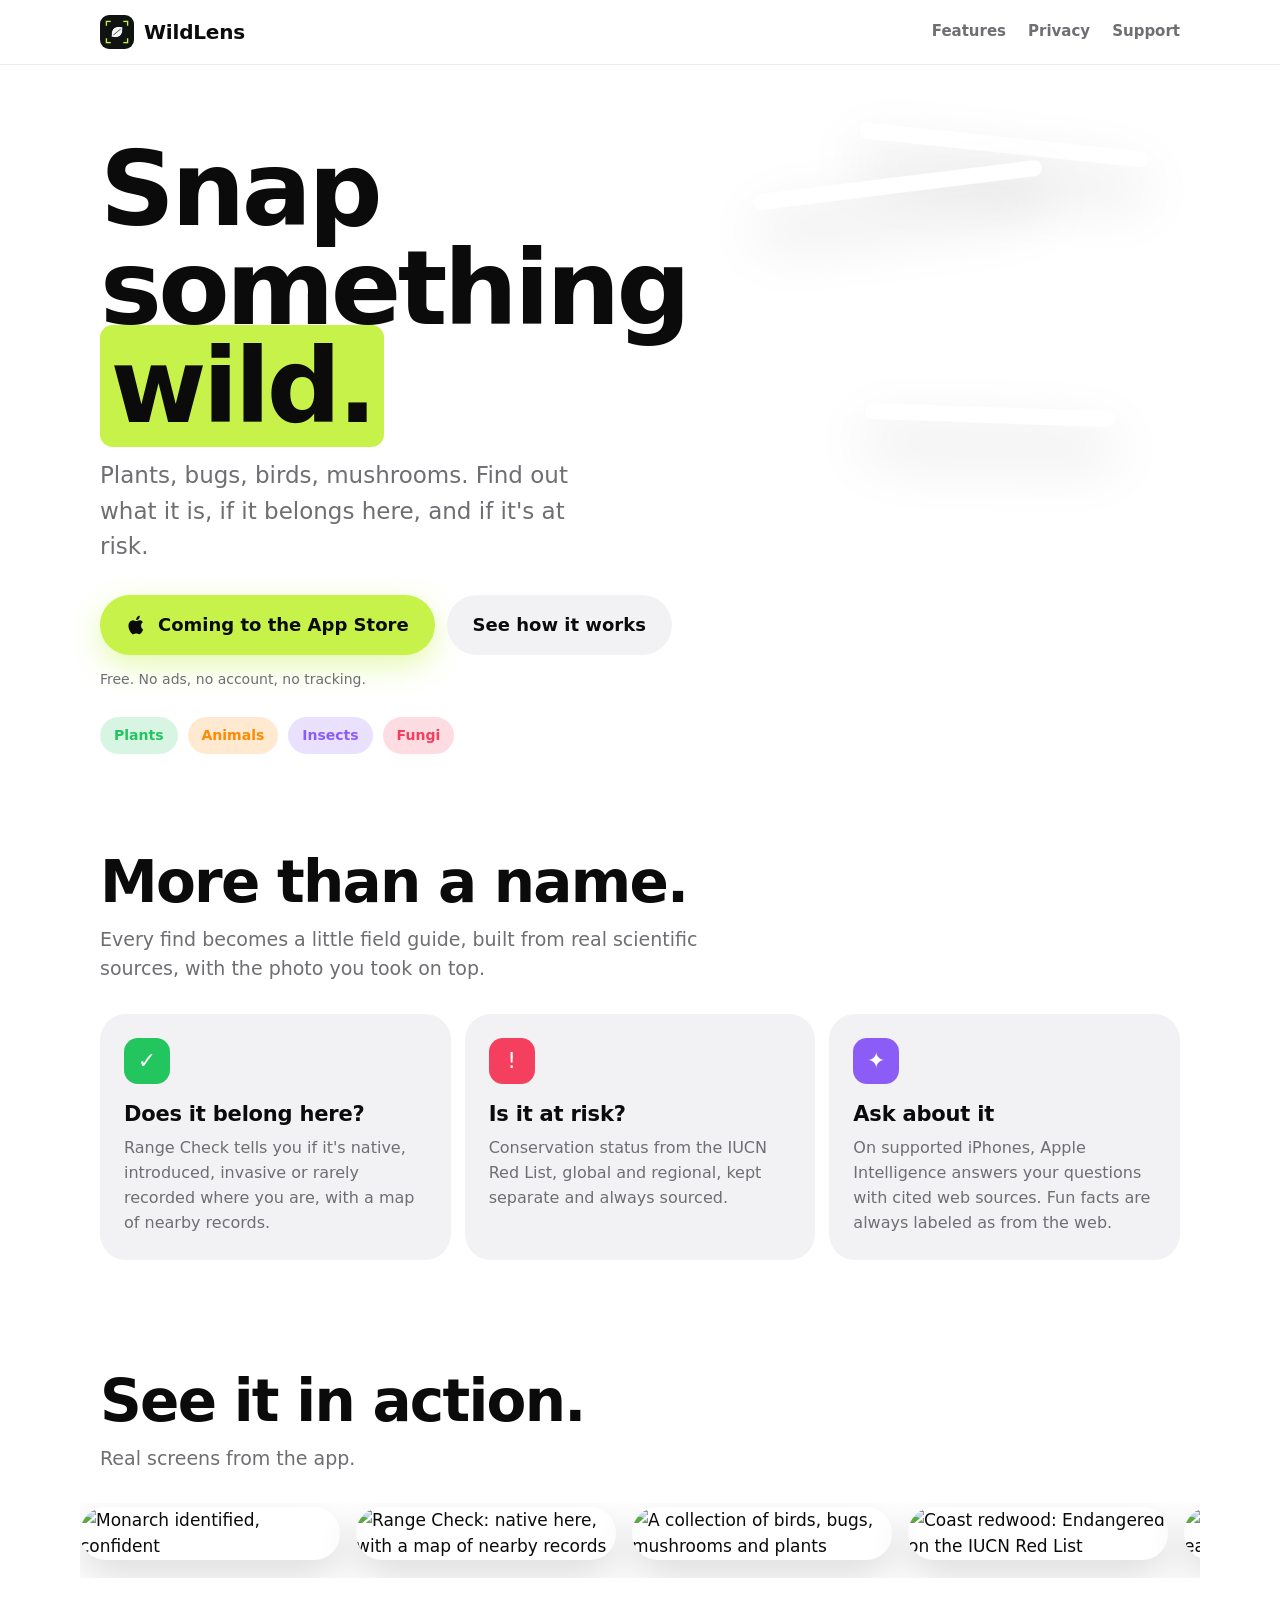
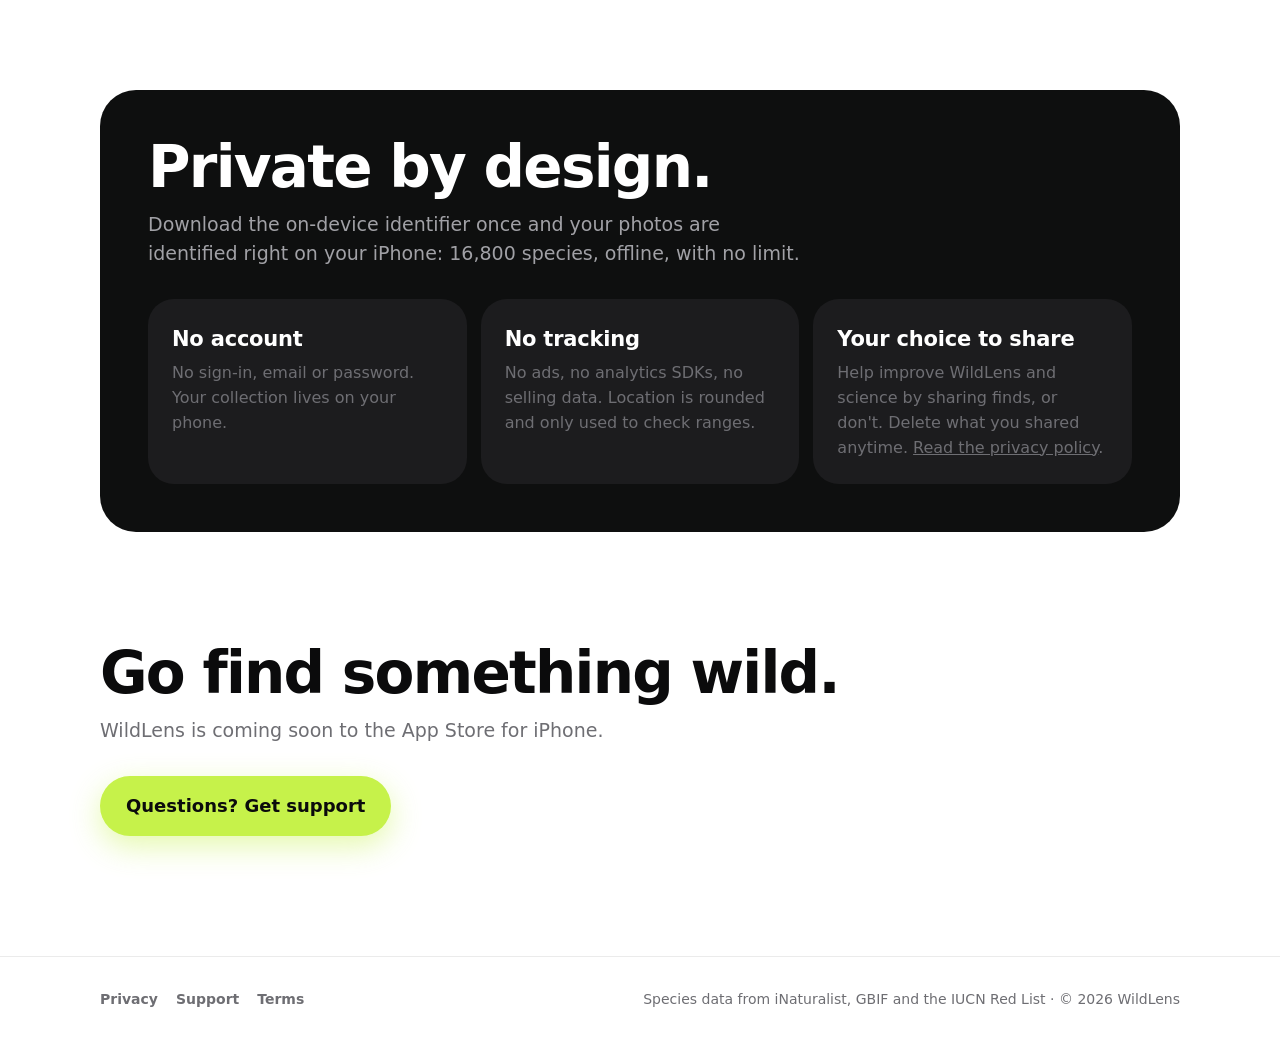
==== index.html @ 3a59c3d4 "WildLens website: home, privacy policy, support, terms Co-Authored-By: Claude Opus 5.5 <noreply@anth" ====
<!doctype html>
<html lang="en">
<head>
<meta charset="utf-8">
<meta name="viewport" content="width=device-width, initial-scale=1">
<title>WildLens · Snap something wild</title>
<meta name="description" content="Point your iPhone at a plant, bug, bird or mushroom. WildLens tells you what it is, whether it belongs where you are, and if it's at risk. Free, private, works offline.">
<meta property="og:title" content="WildLens: snap something wild">
<meta property="og:description" content="Identify plants, animals, insects and fungi, and find out if they belong here. Free, private, offline.">
<meta property="og:image" content="assets/shots/01.png">
<link rel="icon" href="assets/favicon.png">
<link rel="apple-touch-icon" href="assets/apple-touch-icon.png">
<link rel="stylesheet" href="assets/site.css">
</head>
<body>
<header class="nav"><div class="wrap">
  <a class="brand" href="./"><img src="assets/icon-256.png" alt="">WildLens</a>
  <nav><a href="#features" class="hide-sm">Features</a><a href="privacy/">Privacy</a><a href="support/">Support</a></nav>
</div></header>

<main class="wrap">
  <section class="hero">
    <div>
      <h1>Snap something <mark>wild.</mark></h1>
      <p class="lead">Plants, bugs, birds, mushrooms. Find out what it is, if it belongs here, and if it's at risk.</p>
      <div class="cta">
        <a class="btn primary" href="#download"><svg viewBox="0 0 24 24" fill="currentColor" aria-hidden="true"><path d="M16.4 12.6c0-2.5 2-3.7 2.1-3.8-1.2-1.7-3-1.9-3.6-2-1.5-.2-3 .9-3.8.9-.8 0-2-.9-3.3-.9-1.7 0-3.3 1-4.2 2.5-1.8 3.1-.5 7.7 1.3 10.2.8 1.2 1.8 2.6 3.1 2.6 1.2-.1 1.7-.8 3.2-.8s1.9.8 3.2.8c1.3 0 2.2-1.2 3-2.4.9-1.4 1.3-2.8 1.3-2.8s-2.3-1-2.3-4.3zM14 5.1c.7-.8 1.1-1.9 1-3.1-1 0-2.2.7-2.9 1.5-.6.7-1.2 1.9-1 3 1.1.1 2.2-.6 2.9-1.4z"/></svg>Coming to the App Store</a>
        <a class="btn quiet" href="#features">See how it works</a>
      </div>
      <p class="note">Free. No ads, no account, no tracking.</p>
      <ul class="chips">
        <li style="background:color-mix(in srgb,var(--plants) 18%,transparent);color:var(--plants)">Plants</li>
        <li style="background:color-mix(in srgb,var(--animals) 18%,transparent);color:var(--animals)">Animals</li>
        <li style="background:color-mix(in srgb,var(--insects) 18%,transparent);color:var(--insects)">Insects</li>
        <li style="background:color-mix(in srgb,var(--fungi) 18%,transparent);color:var(--fungi)">Fungi</li>
      </ul>
    </div>
    <div class="stickers" aria-hidden="true">
      <div class="sticker s2"><img src="assets/shots/02.png" alt=""></div>
      <div class="sticker s1"><img src="assets/shots/01.png" alt=""></div>
      <div class="sticker s3"><img src="assets/shots/04.png" alt=""></div>
    </div>
  </section>

  <section class="band" id="features">
    <h2>More than a name.</h2>
    <p class="sub">Every find becomes a little field guide, built from real scientific sources, with the photo you took on top.</p>
    <div class="grid">
      <div class="tile"><div class="ic" style="background:var(--plants)">✓</div><h3>Does it belong here?</h3><p>Range Check tells you if it's native, introduced, invasive or rarely recorded where you are, with a map of nearby records.</p></div>
      <div class="tile"><div class="ic" style="background:var(--fungi)">!</div><h3>Is it at risk?</h3><p>Conservation status from the IUCN Red List, global and regional, kept separate and always sourced.</p></div>
      <div class="tile"><div class="ic" style="background:var(--insects)">✦</div><h3>Ask about it</h3><p>On supported iPhones, Apple Intelligence answers your questions with cited web sources. Fun facts are always labeled as from the web.</p></div>
    </div>
  </section>

  <section class="band">
    <h2>See it in action.</h2>
    <p class="sub">Real screens from the app.</p>
    <div class="shots">
      <img src="assets/shots/01.png" alt="Monarch identified, confident">
      <img src="assets/shots/02.png" alt="Range Check: native here, with a map of nearby records">
      <img src="assets/shots/03.png" alt="A collection of birds, bugs, mushrooms and plants">
      <img src="assets/shots/04.png" alt="Coast redwood: Endangered on the IUCN Red List">
      <img src="assets/shots/05.png" alt="Fun facts from the web, each with its source">
      <img src="assets/shots/06.png" alt="On-device identifier: unlimited, offline and private">
    </div>
  </section>

  <section class="band">
    <div class="dark-band">
      <h2>Private by design.</h2>
      <p class="sub">Download the on-device identifier once and your photos are identified right on your iPhone: 16,800 species, offline, with no limit.</p>
      <div class="grid">
        <div class="tile"><h3>No account</h3><p>No sign-in, email or password. Your collection lives on your phone.</p></div>
        <div class="tile"><h3>No tracking</h3><p>No ads, no analytics SDKs, no selling data. Location is rounded and only used to check ranges.</p></div>
        <div class="tile"><h3>Your choice to share</h3><p>Help improve WildLens and science by sharing finds, or don't. Delete what you shared anytime. <a href="privacy/">Read the privacy policy</a>.</p></div>
      </div>
    </div>
  </section>

  <section class="band" id="download">
    <h2>Go find something wild.</h2>
    <p class="sub">WildLens is coming soon to the App Store for iPhone.</p>
    <a class="btn primary" href="support/">Questions? Get support</a>
  </section>
</main>

<footer><div class="wrap">
  <div><a href="privacy/">Privacy</a><a href="support/">Support</a><a href="terms/">Terms</a></div>
  <div>Species data from iNaturalist, GBIF and the IUCN Red List · © 2026 WildLens</div>
</div></footer>
</body>
</html>
---- assets/site.css ----
:root {
  --bg: #ffffff; --surface: #f2f2f4; --text: #0b0b0c; --muted: #6e6e73; --line: rgba(0,0,0,.08);
  --signal: #c6f24a; --on-signal: #0b0b0c; --ink: #0e0f0f;
  --plants: #22c55e; --animals: #ff8a00; --insects: #8b5cf6; --fungi: #f43f5e; --other: #3b82f6;
  --rounded: ui-rounded, "SF Pro Rounded", -apple-system, system-ui, "Segoe UI", sans-serif;
  --serif: "New York", ui-serif, Georgia, serif;
}
@media (prefers-color-scheme: dark) {
  :root { --bg: #000; --surface: #1c1c1e; --text: #fff; --muted: #a1a1a6; --line: rgba(255,255,255,.1);
    --plants: #4ade80; --animals: #ffa94d; --insects: #a78bfa; --fungi: #fb7185; --other: #60a5fa; }
}
* { box-sizing: border-box; }
html { -webkit-text-size-adjust: 100%; }
body { margin: 0; background: var(--bg); color: var(--text); font: 17px/1.55 var(--rounded); }
a { color: inherit; }
img { max-width: 100%; display: block; }
.wrap { max-width: 1120px; margin: 0 auto; padding: 0 20px; }

/* Nav */
.nav { position: sticky; top: 0; z-index: 10; backdrop-filter: saturate(1.6) blur(18px); -webkit-backdrop-filter: saturate(1.6) blur(18px);
  background: color-mix(in srgb, var(--bg) 78%, transparent); border-bottom: 1px solid var(--line); }
.nav .wrap { display: flex; align-items: center; justify-content: space-between; height: 64px; }
.brand { display: flex; align-items: center; gap: 10px; font-weight: 900; font-size: 20px; text-decoration: none; letter-spacing: -.01em; }
.brand img { width: 34px; height: 34px; border-radius: 9px; }
.nav nav { display: flex; gap: 22px; font-weight: 700; font-size: 15px; }
.nav nav a { text-decoration: none; color: var(--muted); }
.nav nav a:hover, .nav nav a[aria-current] { color: var(--text); }

/* Buttons */
.btn { display: inline-flex; align-items: center; gap: 10px; border-radius: 999px; padding: 16px 26px; font-weight: 900; font-size: 18px; text-decoration: none; }
.btn.primary { background: var(--signal); color: var(--on-signal); box-shadow: 0 10px 30px color-mix(in srgb, var(--signal) 45%, transparent); }
.btn.quiet { background: var(--surface); }
.btn svg { width: 22px; height: 22px; }

/* Hero */
.hero { padding: 72px 0 40px; display: grid; grid-template-columns: 1.05fr .95fr; gap: 40px; align-items: center; }
.hero h1 { font-size: clamp(52px, 8.4vw, 104px); line-height: .95; font-weight: 900; letter-spacing: -.035em; margin: 0 0 22px; }
.hero h1 mark { background: var(--signal); color: var(--on-signal); padding: 0 .1em; border-radius: .12em; }
.hero p.lead { font-size: clamp(19px, 2.2vw, 23px); color: var(--muted); max-width: 32ch; margin: 0 0 30px; }
.hero .cta { display: flex; gap: 12px; flex-wrap: wrap; }
.hero .note { margin-top: 14px; font-size: 14px; color: var(--muted); }
.stickers { position: relative; height: 620px; }
.sticker { position: absolute; background: #fff; padding: 8px; border-radius: 34px; box-shadow: 0 30px 60px rgba(0,0,0,.18); }
.sticker img { border-radius: 27px; width: 100%; height: auto; }
.s1 { width: 290px; left: 6%; top: 40px; transform: rotate(-7deg); z-index: 2; }
.s2 { width: 290px; right: 2%; top: 0; transform: rotate(6deg); }
.s3 { width: 250px; left: 32%; top: 270px; transform: rotate(2deg); z-index: 3; }

/* Bands */
.chips { display: flex; gap: 10px; flex-wrap: wrap; margin: 26px 0 0; padding: 0; list-style: none; }
.chips li { font-weight: 800; font-size: 14px; padding: 8px 14px; border-radius: 999px; }
section.band { padding: 56px 0; }
.band h2 { font-size: clamp(36px, 5vw, 58px); font-weight: 900; letter-spacing: -.03em; line-height: 1; margin: 0 0 14px; }
.band p.sub { color: var(--muted); font-size: 19px; margin: 0 0 30px; max-width: 54ch; }
.grid { display: grid; grid-template-columns: repeat(3, 1fr); gap: 14px; }
.tile { background: var(--surface); border-radius: 26px; padding: 24px; }
.tile .ic { width: 46px; height: 46px; border-radius: 14px; display: grid; place-items: center; margin-bottom: 14px; color: #fff; font-size: 22px; }
.tile h3 { margin: 0 0 6px; font-size: 21px; font-weight: 900; letter-spacing: -.01em; }
.tile p { margin: 0; color: var(--muted); font-size: 16px; }
.shots { display: flex; gap: 16px; overflow-x: auto; scroll-snap-type: x mandatory; padding: 4px 20px 18px; margin: 0 -20px; scrollbar-width: none; }
.shots::-webkit-scrollbar { display: none; }
.shots img { width: 260px; flex: none; border-radius: 26px; scroll-snap-align: start; box-shadow: 0 16px 40px rgba(0,0,0,.14); }
.dark-band { background: var(--ink); color: #fff; border-radius: 36px; padding: 48px; }
.dark-band p.sub { color: #a1a1a6; }
.dark-band .tile { background: #1c1c1e; }

/* Footer */
footer { border-top: 1px solid var(--line); margin-top: 64px; padding: 32px 0 48px; color: var(--muted); font-size: 14px; }
footer .wrap { display: flex; justify-content: space-between; gap: 16px; flex-wrap: wrap; }
footer a { color: var(--muted); text-decoration: none; margin-right: 18px; font-weight: 700; }

/* Documents (privacy, terms, support) */
.doc { max-width: 760px; margin: 0 auto; padding: 56px 20px 0; }
.doc h1 { font-size: clamp(42px, 7vw, 68px); font-weight: 900; letter-spacing: -.03em; line-height: 1; margin: 0 0 10px; }
.doc .meta { color: var(--muted); margin: 0 0 30px; }
.doc h2 { font-size: 26px; font-weight: 900; letter-spacing: -.01em; margin: 40px 0 10px; }
.doc h3 { font-size: 19px; margin: 24px 0 6px; }
.doc p, .doc li { color: color-mix(in srgb, var(--text) 86%, var(--muted)); }
.doc ul { padding-left: 22px; }
.doc li { margin: 6px 0; }
.doc .summary { background: var(--surface); border-radius: 24px; padding: 22px 24px; margin: 0 0 8px; }
.doc .summary strong { display: block; font-size: 19px; margin-bottom: 6px; }
.doc table { width: 100%; border-collapse: collapse; margin: 14px 0; font-size: 15px; }
.doc th, .doc td { text-align: left; padding: 10px 8px; border-top: 1px solid var(--line); vertical-align: top; }
.doc th { color: var(--muted); font-weight: 700; }
details { background: var(--surface); border-radius: 20px; padding: 16px 20px; margin: 10px 0; }
summary { font-weight: 800; cursor: pointer; }
details p { margin: 10px 0 0; }

@media (max-width: 860px) {
  .hero { grid-template-columns: 1fr; padding-top: 40px; }
  .stickers { height: 430px; }
  .s1, .s2 { width: 200px; } .s3 { width: 180px; top: 190px; left: 28%; }
  .grid { grid-template-columns: 1fr; }
  .dark-band { padding: 28px 20px; border-radius: 28px; }
  .nav nav { gap: 14px; font-size: 14px; }
}
@media (max-width: 420px) { .nav nav a.hide-sm { display: none; } }
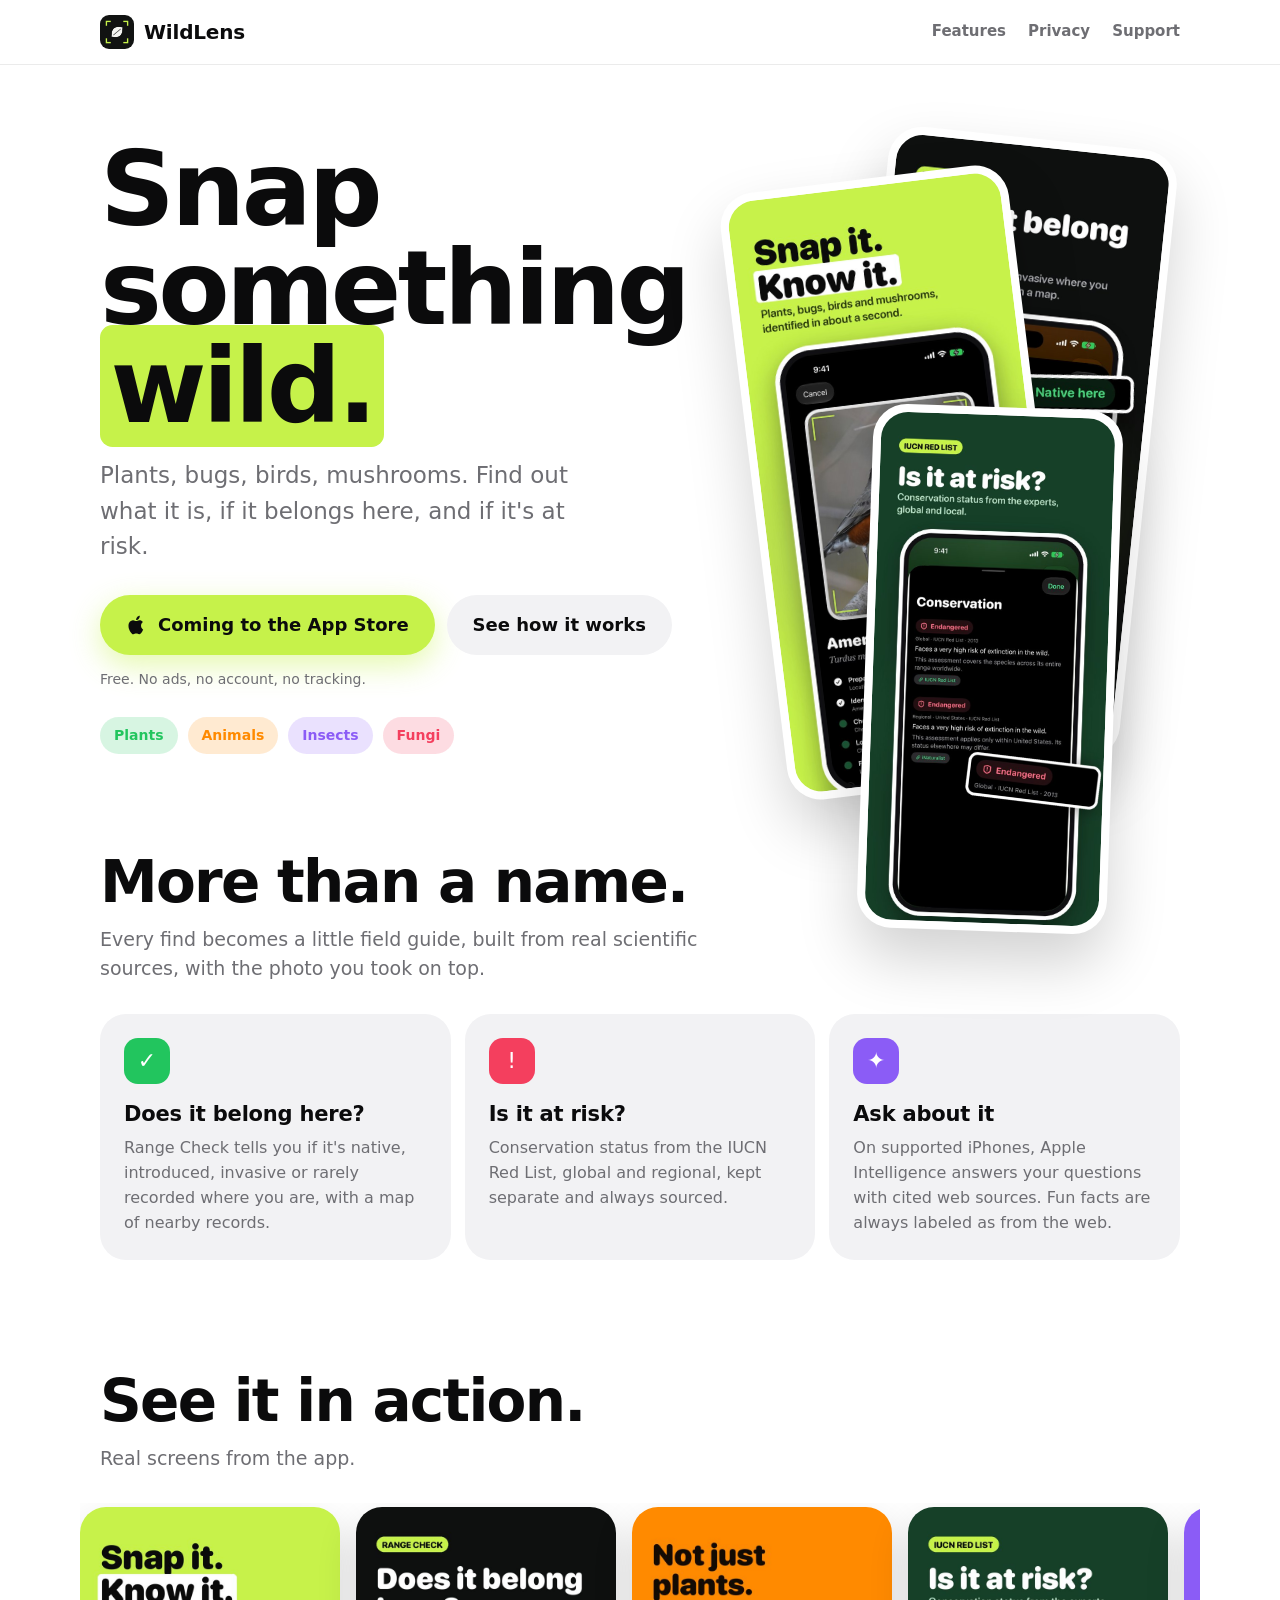
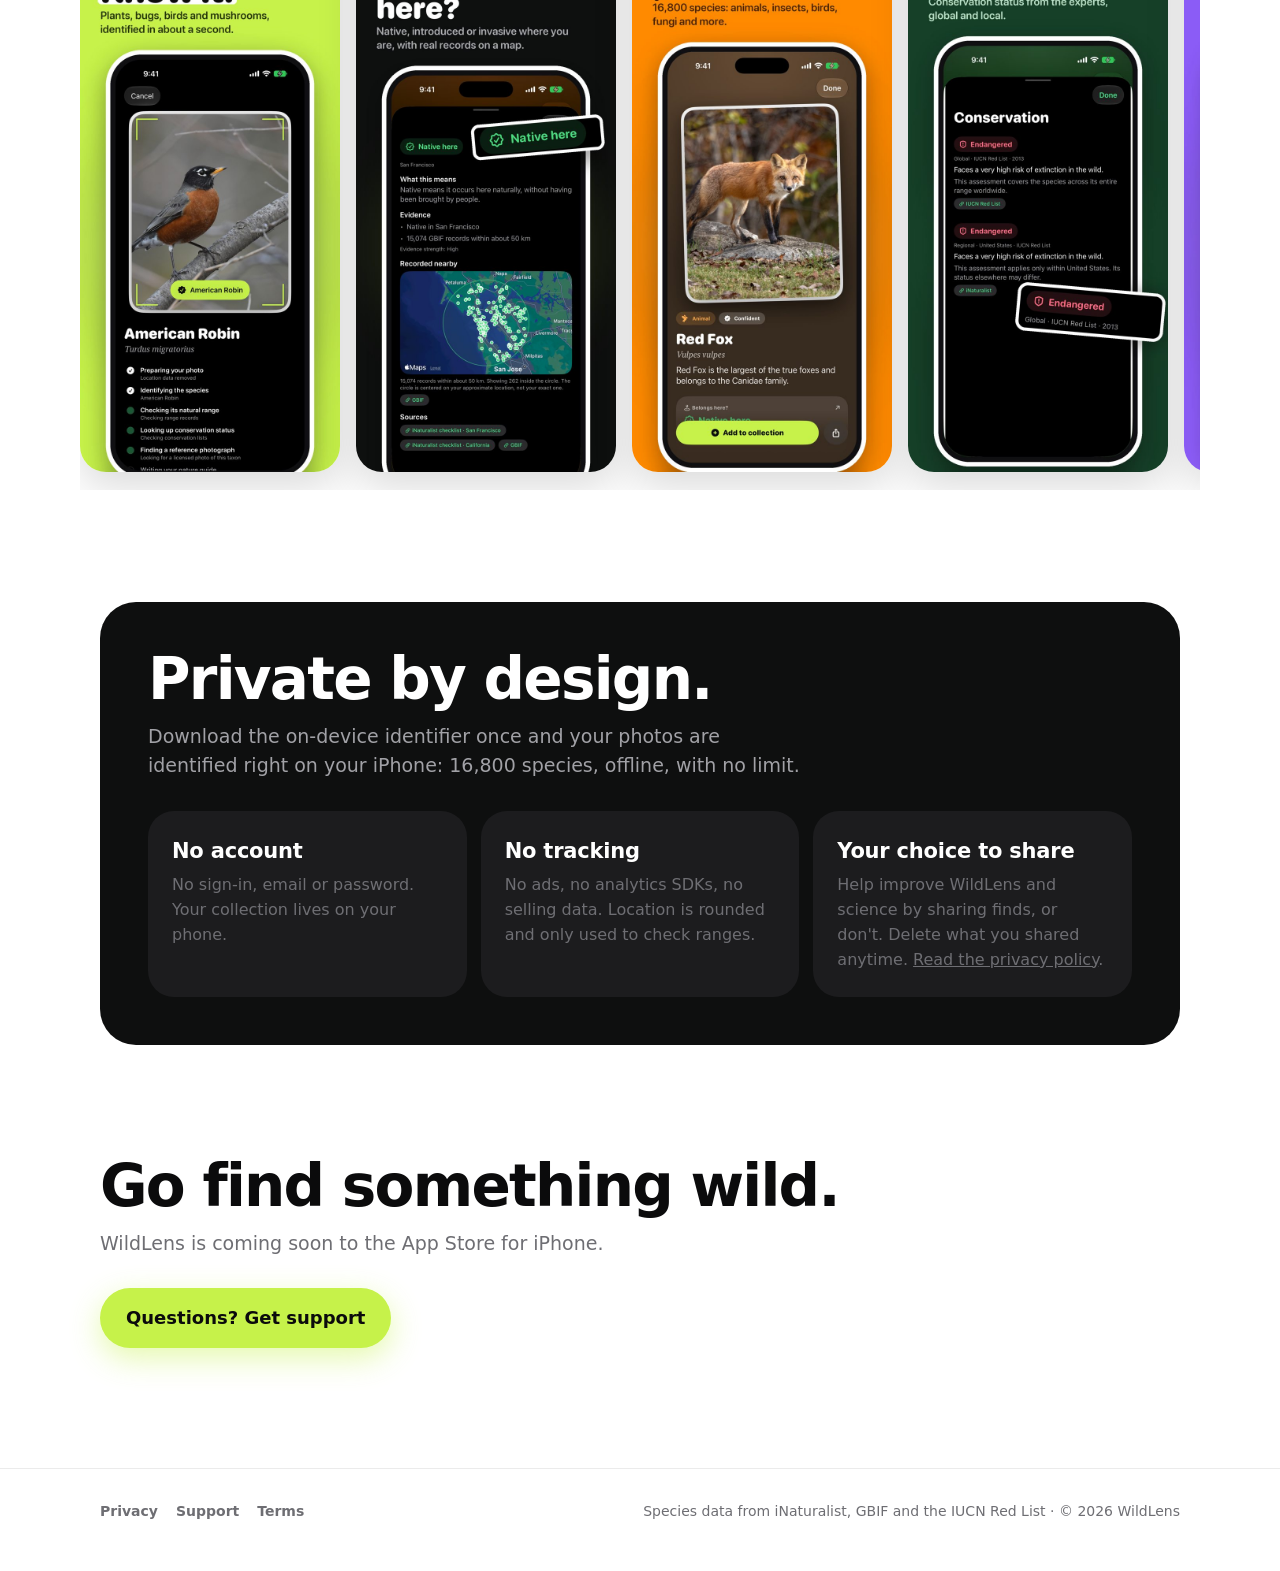
==== commit 24a2b339: "Add App Store screenshots to the site Co-Authored-By: Claude Opus 5.5 <noreply@anthropic.com>" ====
--- a/index.html
+++ b/index.html
@@ -7,7 +7,7 @@
 <meta name="description" content="Point your iPhone at a plant, bug, bird or mushroom. WildLens tells you what it is, whether it belongs where you are, and if it's at risk. Free, private, works offline.">
 <meta property="og:title" content="WildLens: snap something wild">
 <meta property="og:description" content="Identify plants, animals, insects and fungi, and find out if they belong here. Free, private, offline.">
-<meta property="og:image" content="assets/shots/01.png">
+<meta property="og:image" content="assets/shots/01.jpg">
 <link rel="icon" href="assets/favicon.png">
 <link rel="apple-touch-icon" href="assets/apple-touch-icon.png">
 <link rel="stylesheet" href="assets/site.css">
@@ -36,9 +36,9 @@
       </ul>
     </div>
     <div class="stickers" aria-hidden="true">
-      <div class="sticker s2"><img src="assets/shots/02.png" alt=""></div>
-      <div class="sticker s1"><img src="assets/shots/01.png" alt=""></div>
-      <div class="sticker s3"><img src="assets/shots/04.png" alt=""></div>
+      <div class="sticker s2"><img src="assets/shots/02.jpg" alt=""></div>
+      <div class="sticker s1"><img src="assets/shots/01.jpg" alt=""></div>
+      <div class="sticker s3"><img src="assets/shots/04.jpg" alt=""></div>
     </div>
   </section>
 
@@ -56,12 +56,13 @@
     <h2>See it in action.</h2>
     <p class="sub">Real screens from the app.</p>
     <div class="shots">
-      <img src="assets/shots/01.png" alt="Monarch identified, confident">
-      <img src="assets/shots/02.png" alt="Range Check: native here, with a map of nearby records">
-      <img src="assets/shots/03.png" alt="A collection of birds, bugs, mushrooms and plants">
-      <img src="assets/shots/04.png" alt="Coast redwood: Endangered on the IUCN Red List">
-      <img src="assets/shots/05.png" alt="Fun facts from the web, each with its source">
-      <img src="assets/shots/06.png" alt="On-device identifier: unlimited, offline and private">
+      <img src="assets/shots/01.jpg" alt="Snap it, know it: an American robin identified on the spot" loading="lazy">
+      <img src="assets/shots/02.jpg" alt="Does it belong here? Native here, with a map of nearby records" loading="lazy">
+      <img src="assets/shots/03.jpg" alt="Not just plants: a red fox identified" loading="lazy">
+      <img src="assets/shots/04.jpg" alt="Is it at risk? Endangered on the IUCN Red List" loading="lazy">
+      <img src="assets/shots/05.jpg" alt="Fun facts from the web, each linked to its source" loading="lazy">
+      <img src="assets/shots/06.jpg" alt="Your collection of numbered finds" loading="lazy">
+      <img src="assets/shots/07.jpg" alt="Unlimited, offline and private on your iPhone" loading="lazy">
     </div>
   </section>
 
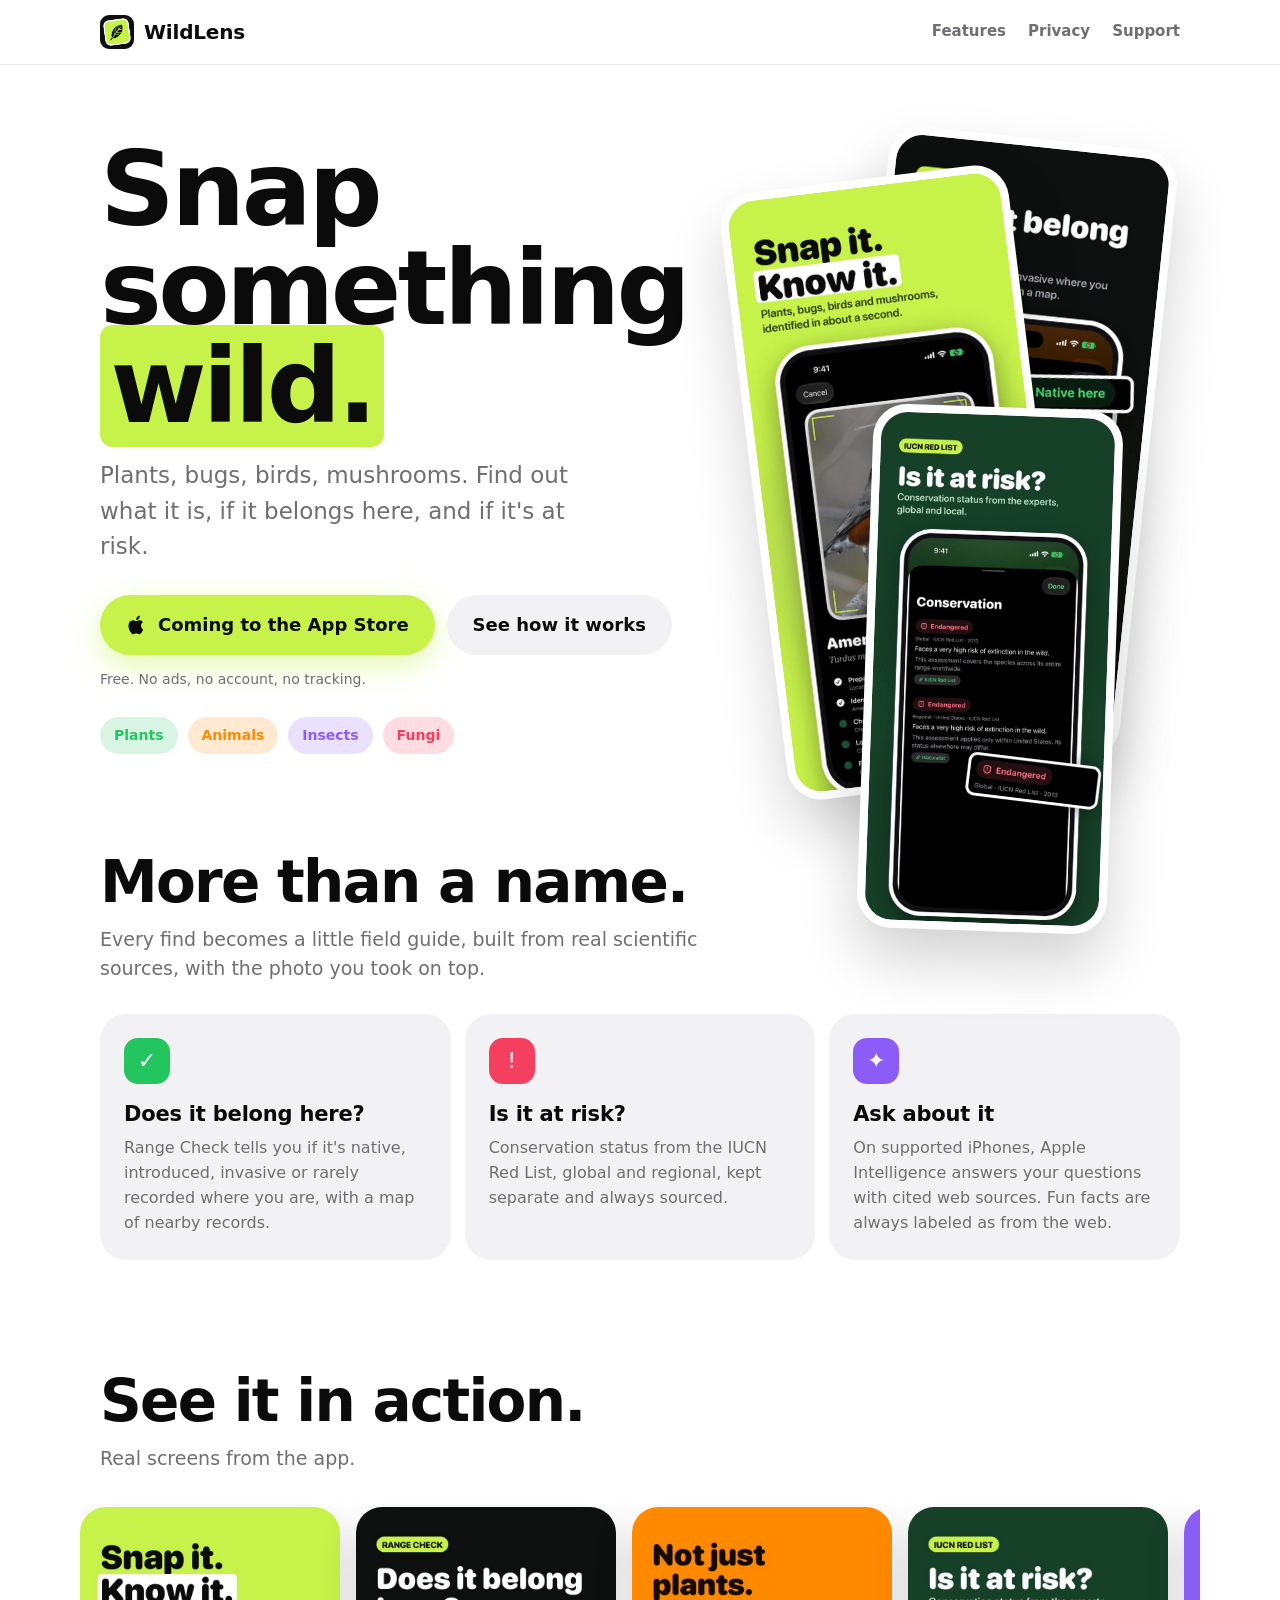
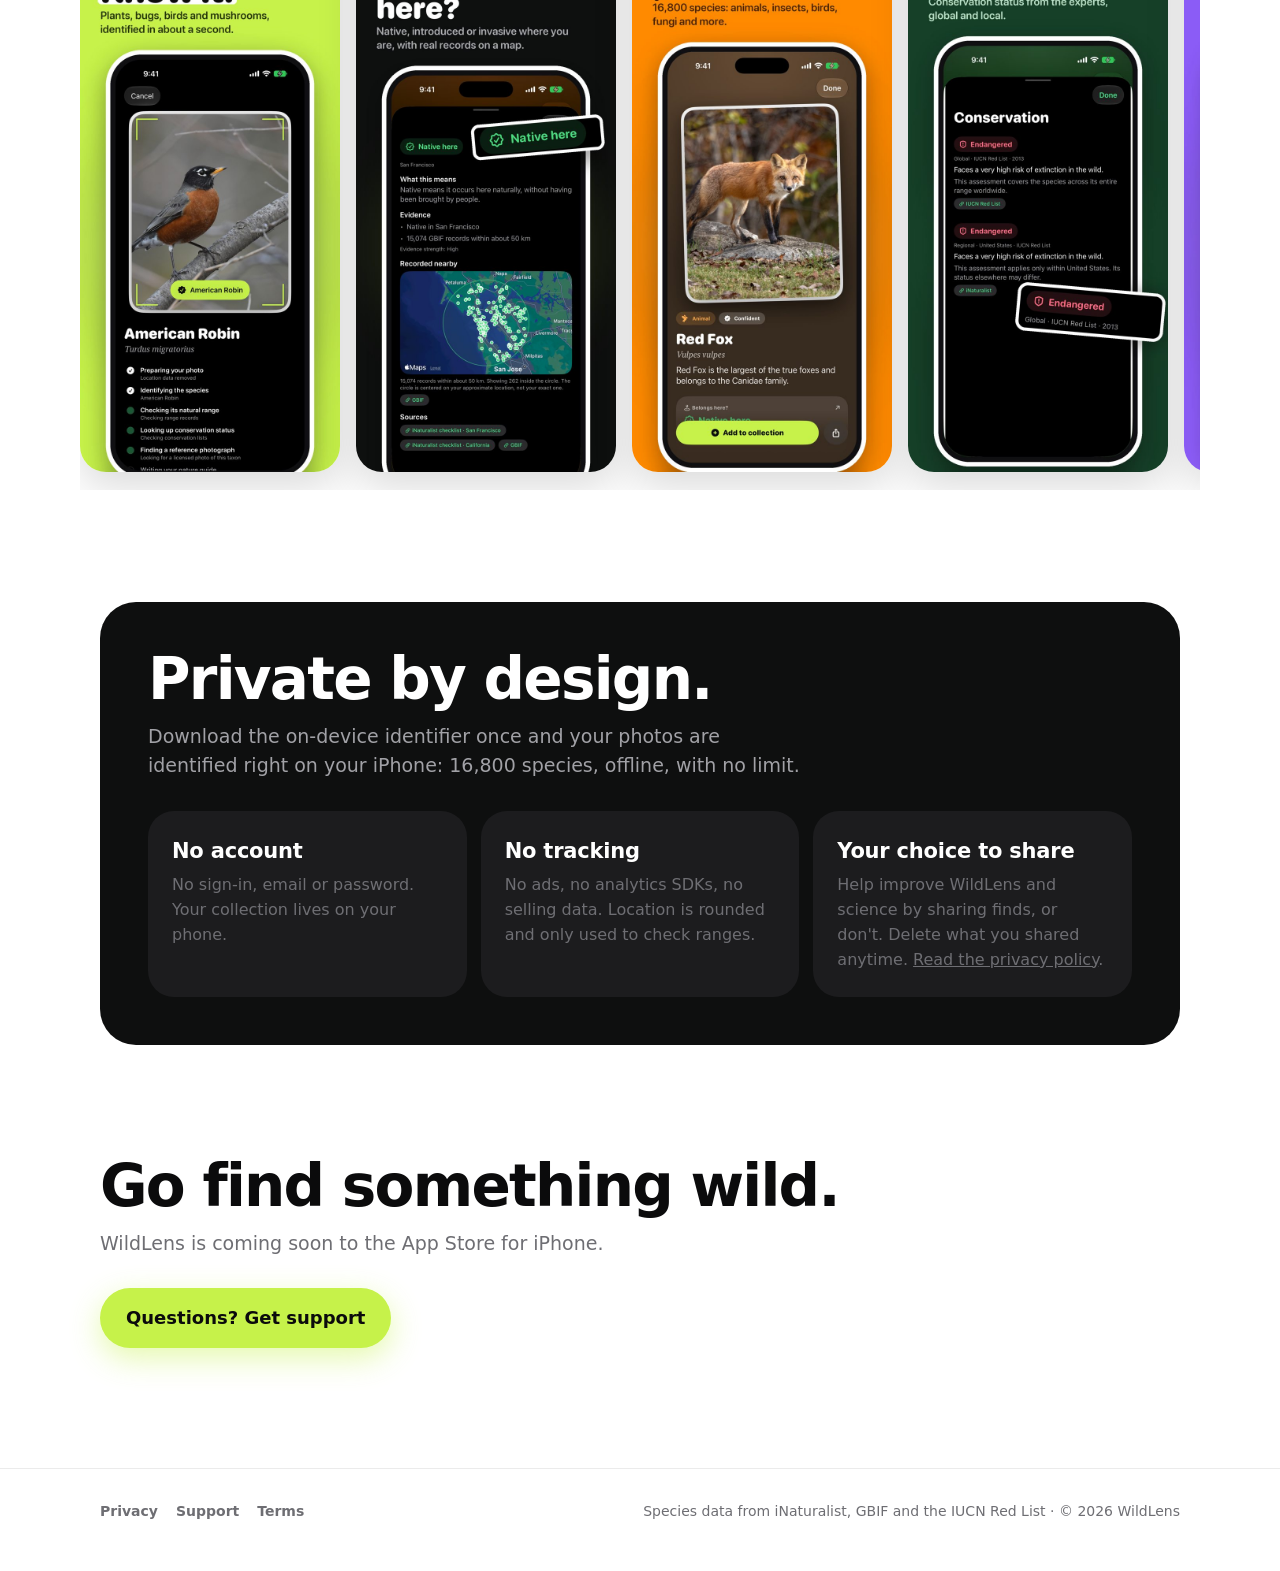
==== commit 9b684bff: "Cache-bust new app icon Co-Authored-By: Claude Opus 5.5 <noreply@anthropic.com>" ====
--- a/index.html
+++ b/index.html
@@ -8,13 +8,13 @@
 <meta property="og:title" content="WildLens: snap something wild">
 <meta property="og:description" content="Identify plants, animals, insects and fungi, and find out if they belong here. Free, private, offline.">
 <meta property="og:image" content="assets/shots/01.jpg">
-<link rel="icon" href="assets/favicon.png">
-<link rel="apple-touch-icon" href="assets/apple-touch-icon.png">
-<link rel="stylesheet" href="assets/site.css">
+<link rel="icon" href="assets/favicon.png?v=2">
+<link rel="apple-touch-icon" href="assets/apple-touch-icon.png?v=2">
+<link rel="stylesheet" href="assets/site.css?v=3">
 </head>
 <body>
 <header class="nav"><div class="wrap">
-  <a class="brand" href="./"><img src="assets/icon-256.png" alt="">WildLens</a>
+  <a class="brand" href="./"><img src="assets/icon-256.png?v=2" alt="">WildLens</a>
   <nav><a href="#features" class="hide-sm">Features</a><a href="privacy/">Privacy</a><a href="support/">Support</a></nav>
 </div></header>
 
--- a/assets/site.css
+++ b/assets/site.css
@@ -96,3 +96,12 @@
   .nav nav { gap: 14px; font-size: 14px; }
 }
 @media (max-width: 420px) { .nav nav a.hide-sm { display: none; } }
+@media (max-width: 600px) {
+  .brand { font-size: 17px; gap: 8px; }
+  .brand img { width: 30px; height: 30px; }
+  .nav nav { gap: 14px; font-size: 14px; }
+  .hero .btn { font-size: 16px; padding: 14px 20px; }
+}
+.nav .wrap { gap: 12px; }
+.brand { flex: none; }
+@media (max-width: 360px) { .nav nav { gap: 10px; font-size: 13px; } .brand { font-size: 16px; } }
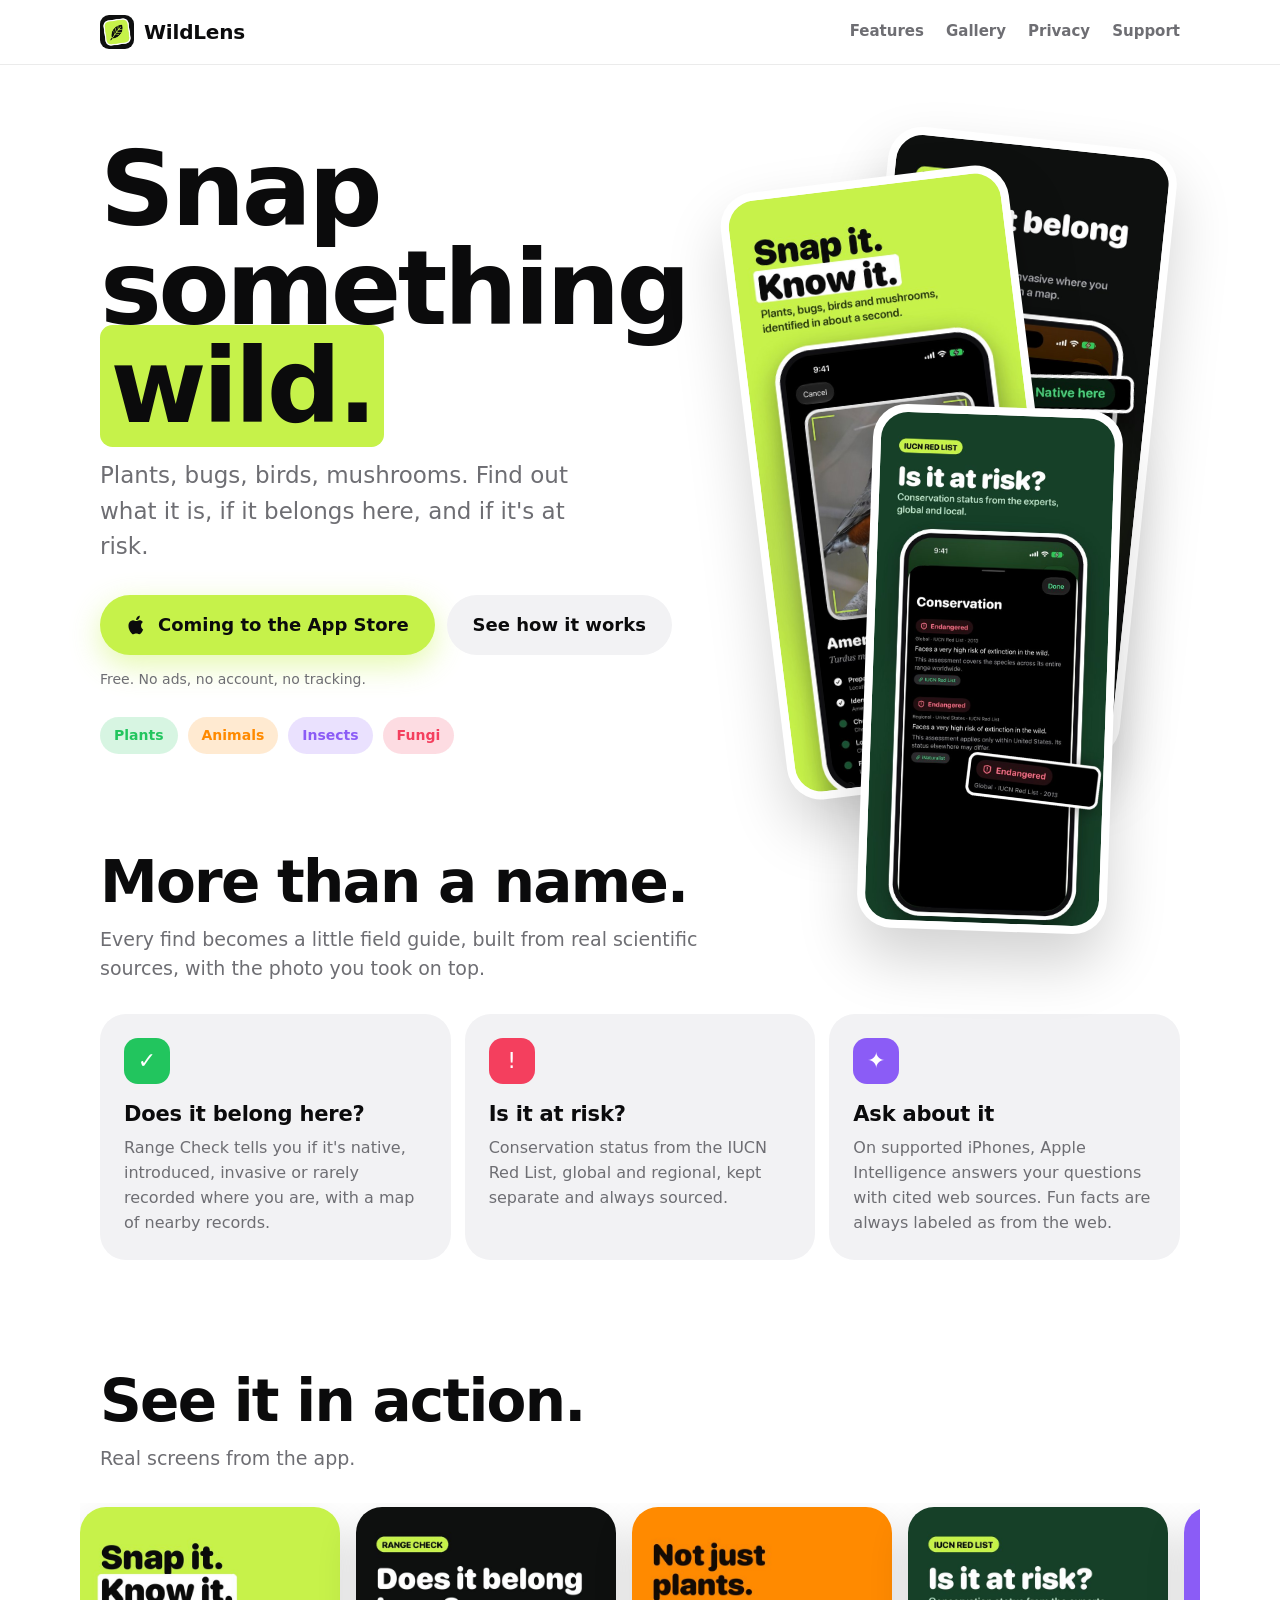
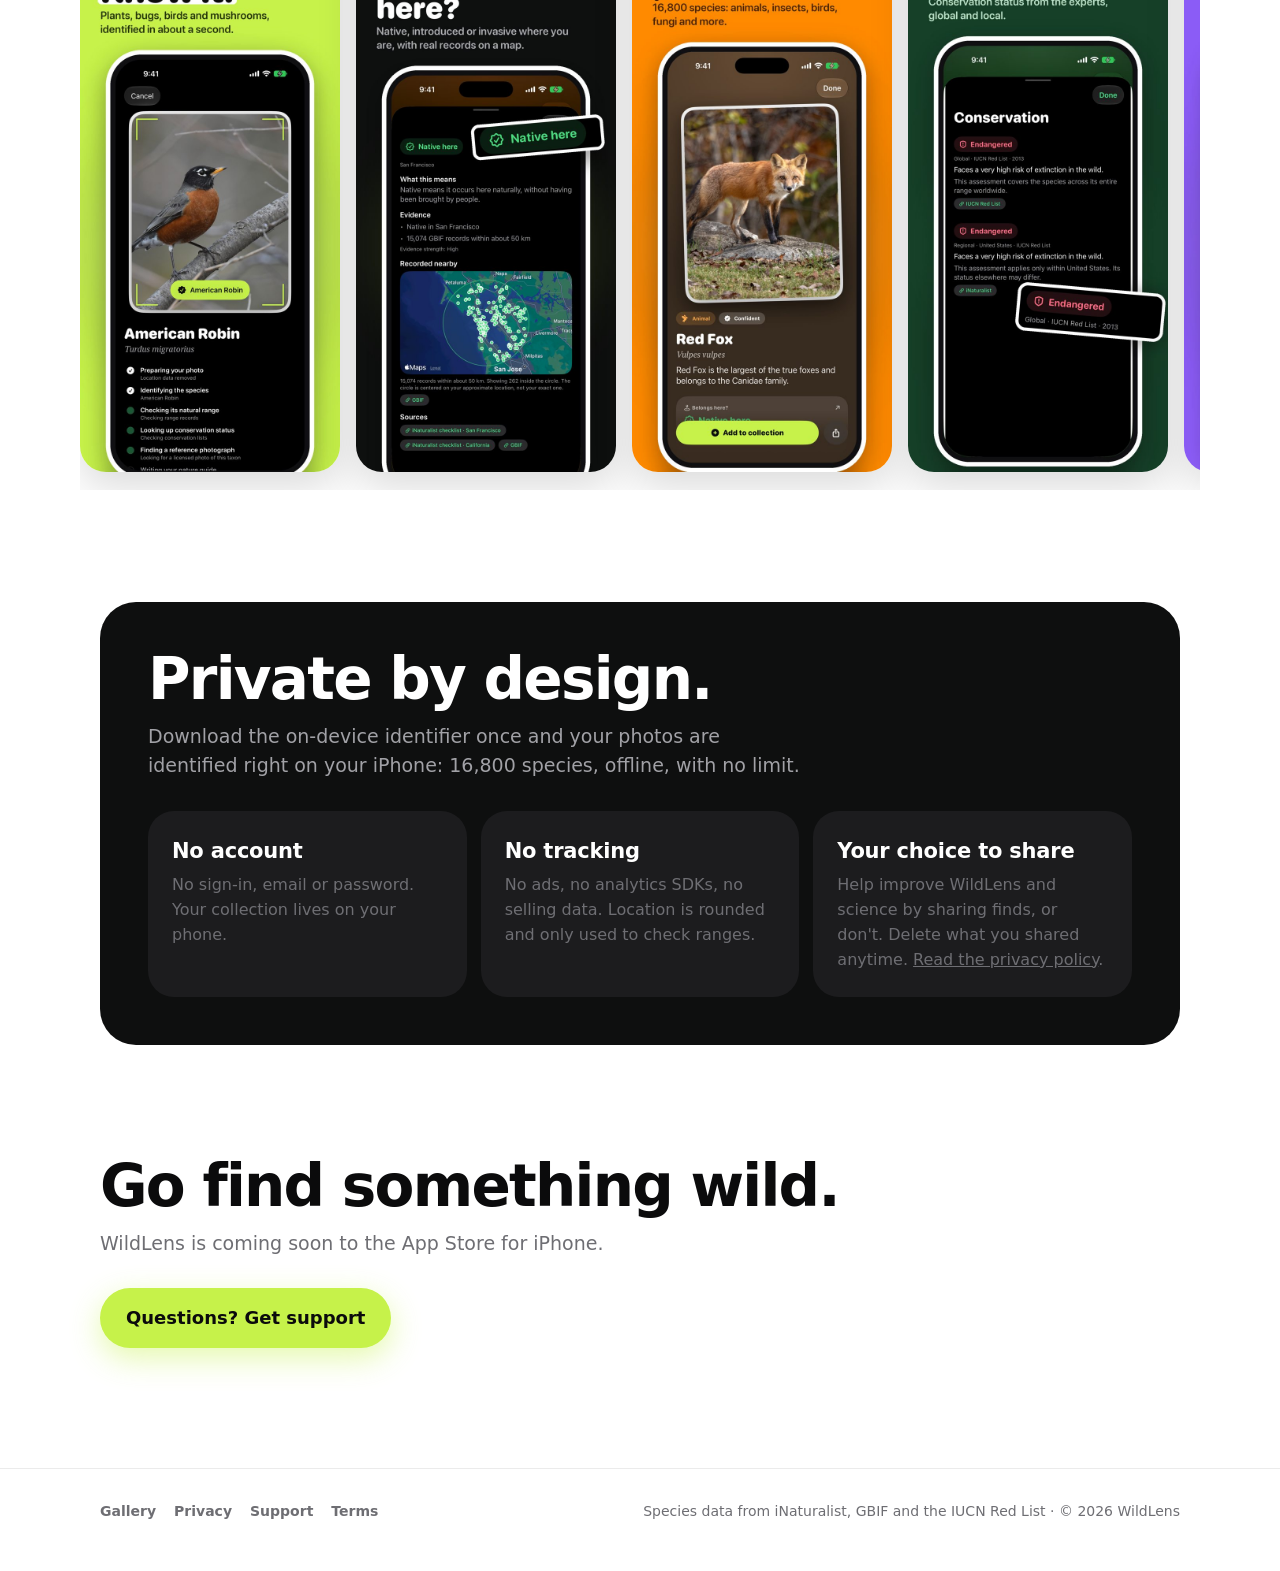
==== commit f054b0be: "Add the public gallery and its privacy terms Gallery of opt-in finds, checked on the phone and by th" ====
--- a/index.html
+++ b/index.html
@@ -15,7 +15,7 @@
 <body>
 <header class="nav"><div class="wrap">
   <a class="brand" href="./"><img src="assets/icon-256.png?v=2" alt="">WildLens</a>
-  <nav><a href="#features" class="hide-sm">Features</a><a href="privacy/">Privacy</a><a href="support/">Support</a></nav>
+  <nav><a href="#features" class="hide-sm">Features</a><a href="gallery/">Gallery</a><a href="privacy/">Privacy</a><a href="support/">Support</a></nav>
 </div></header>
 
 <main class="wrap">
@@ -86,7 +86,7 @@
 </main>
 
 <footer><div class="wrap">
-  <div><a href="privacy/">Privacy</a><a href="support/">Support</a><a href="terms/">Terms</a></div>
+  <div><a href="gallery/">Gallery</a><a href="privacy/">Privacy</a><a href="support/">Support</a><a href="terms/">Terms</a></div>
   <div>Species data from iNaturalist, GBIF and the IUCN Red List · © 2026 WildLens</div>
 </div></footer>
 </body>
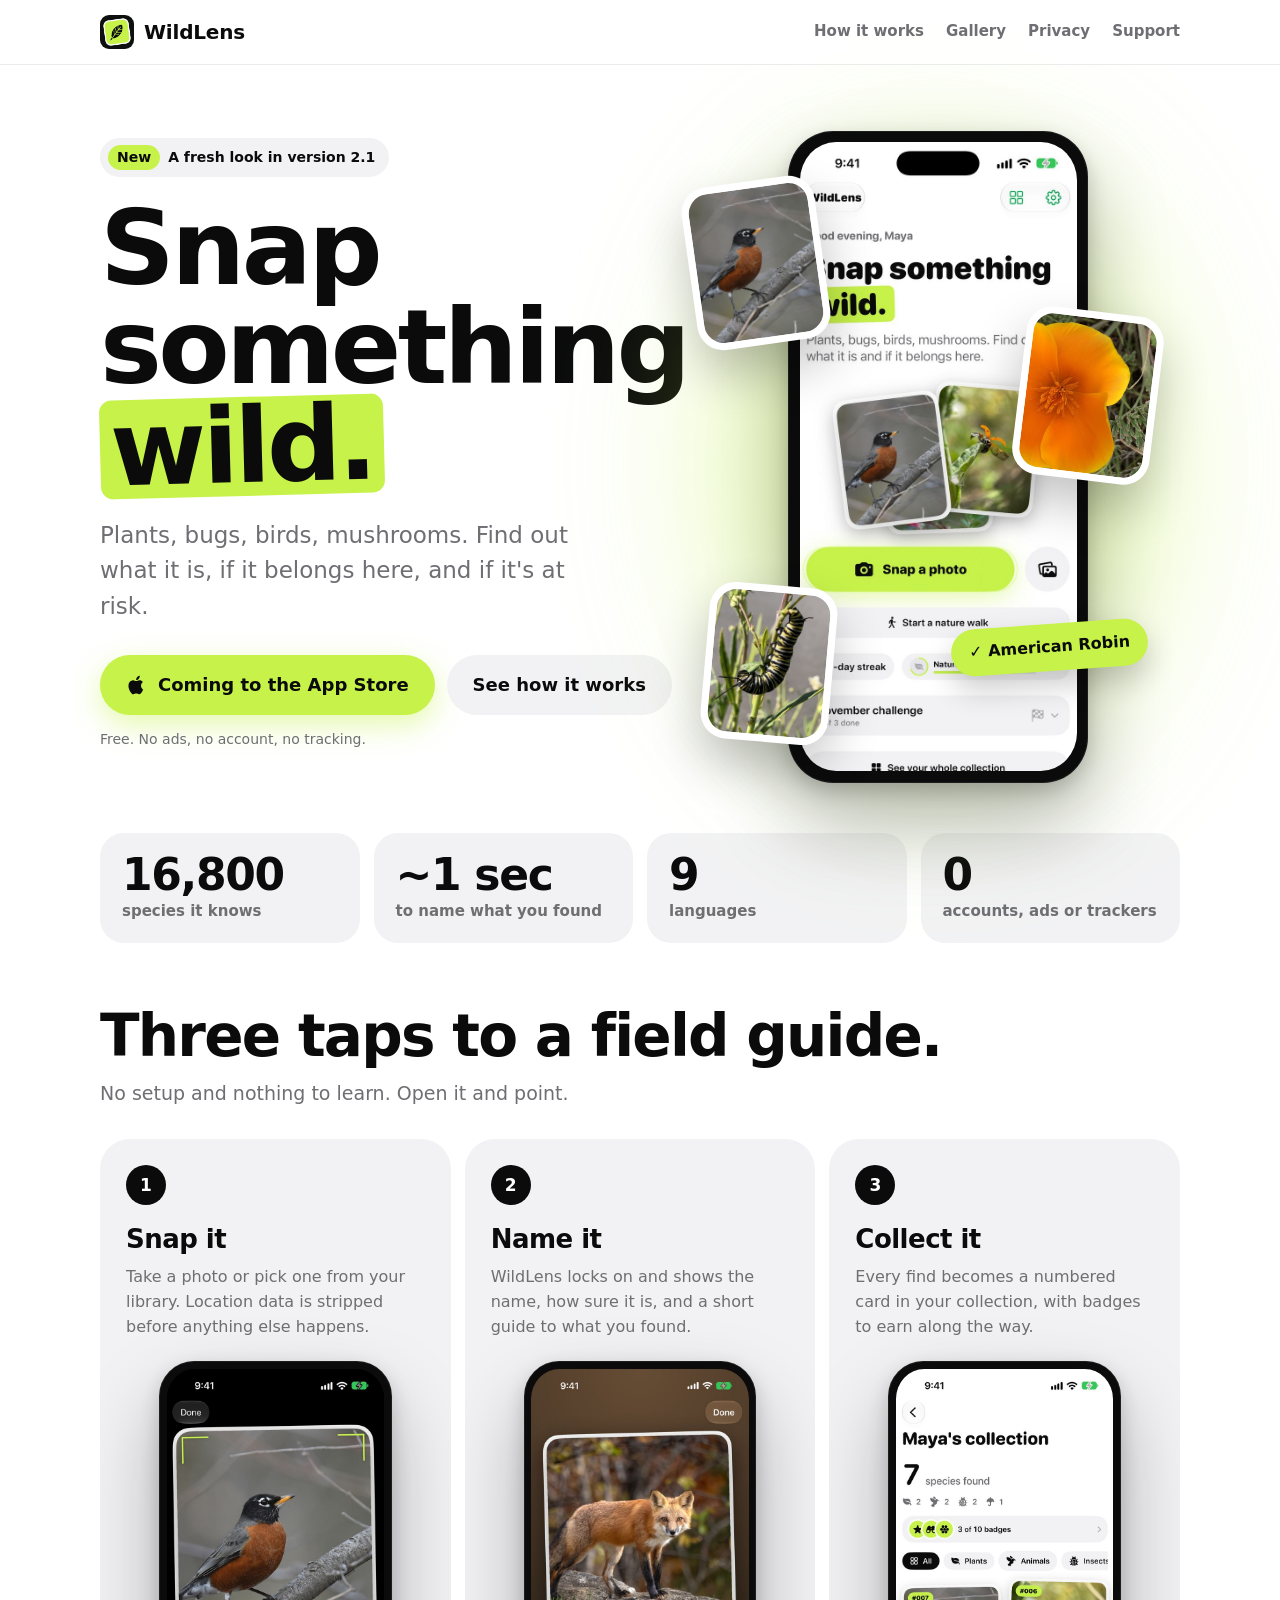
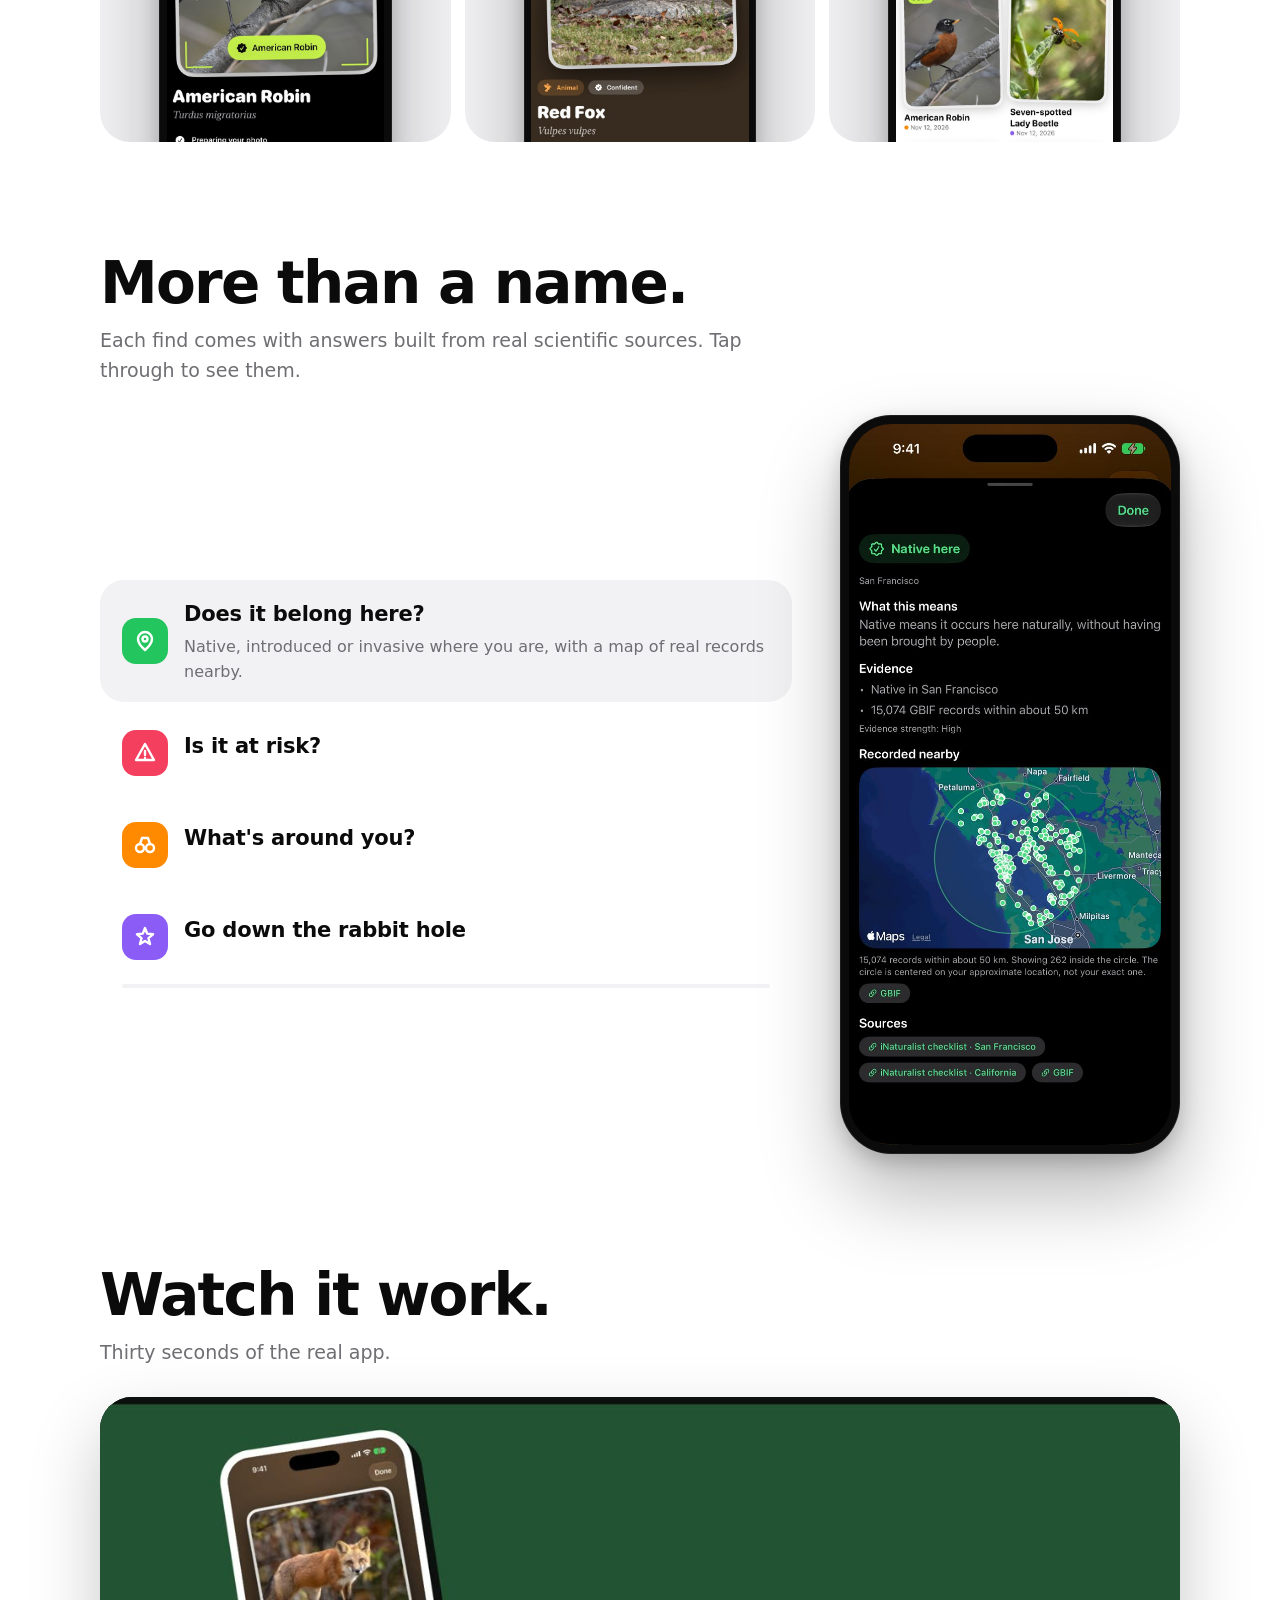
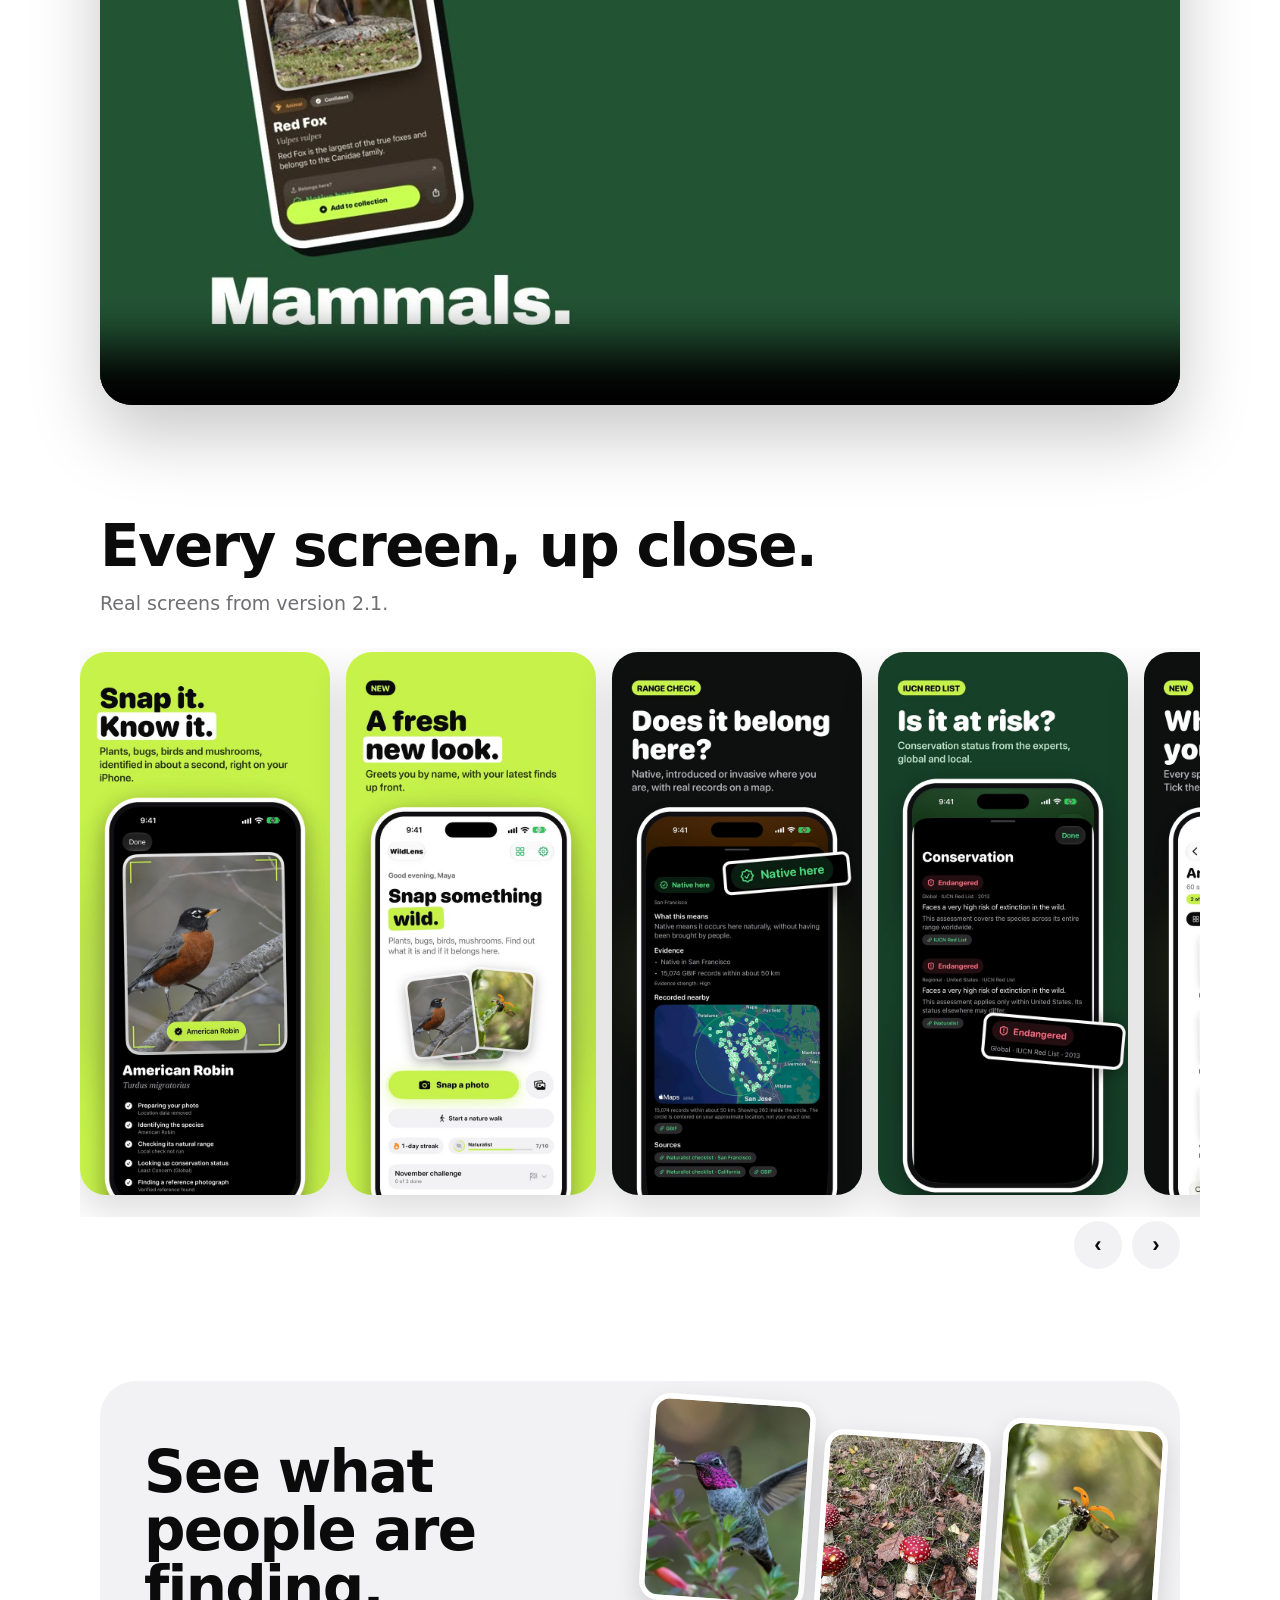
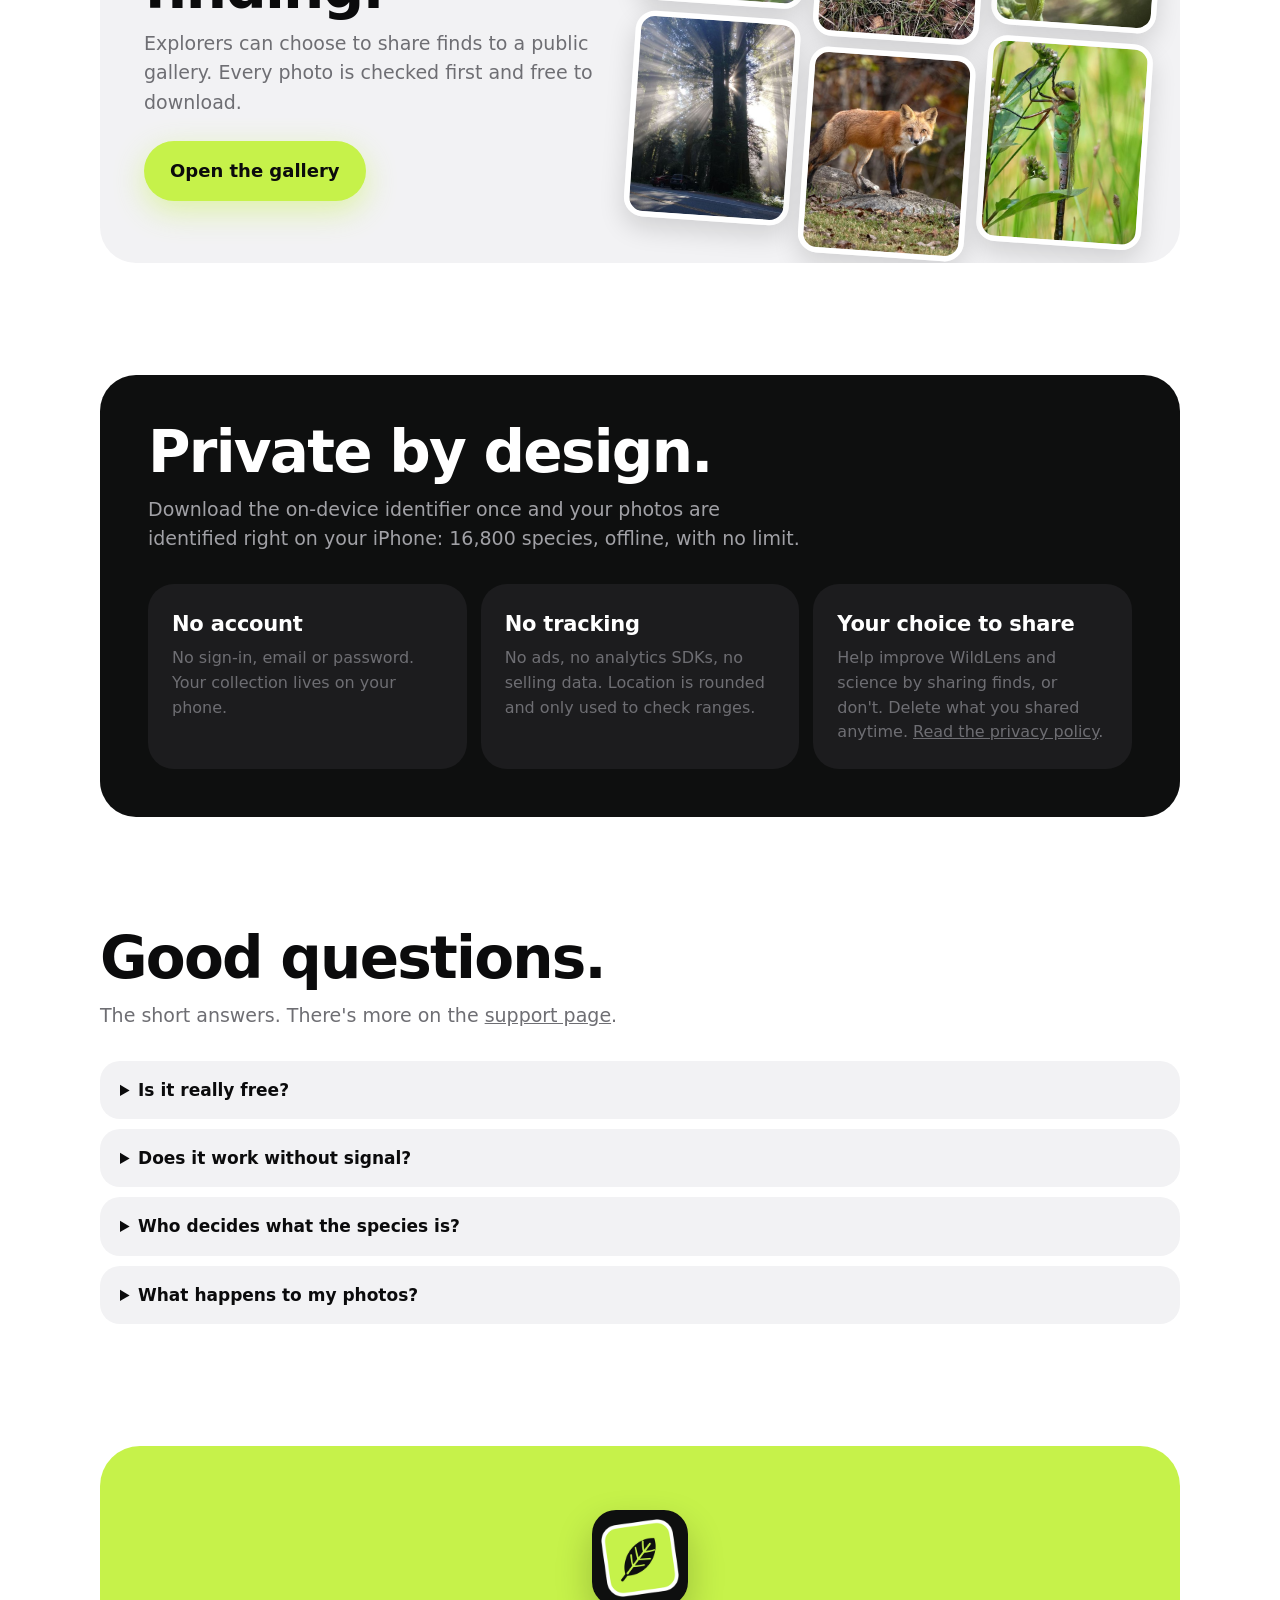
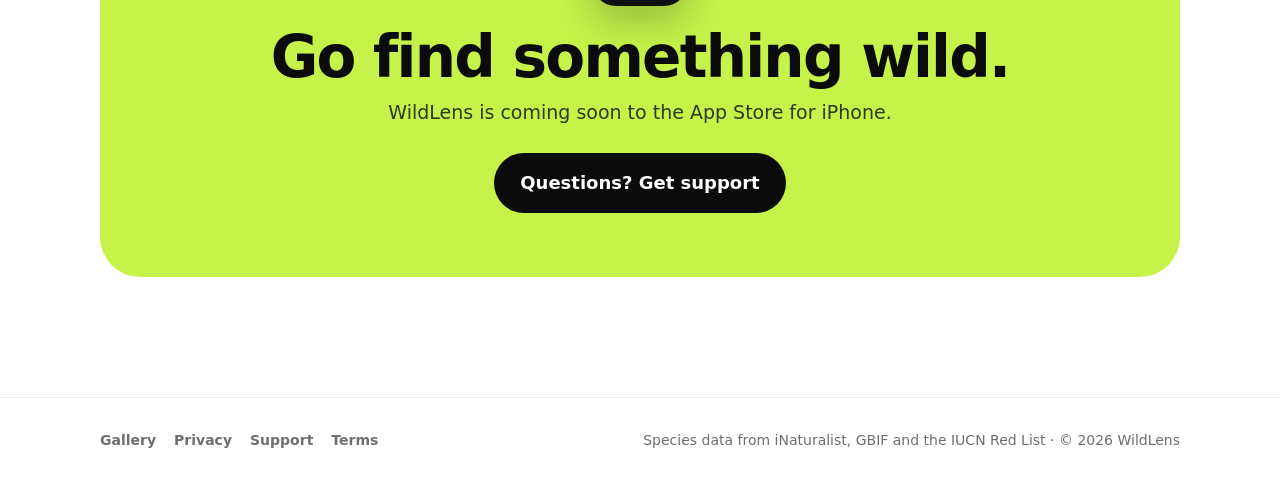
==== commit e57fc6cd: "Redesign the landing page around the app with 2.1 screens Phone-frame hero, stats, three steps, tabb" ====
--- a/index.html
+++ b/index.html
@@ -7,67 +7,137 @@
 <meta name="description" content="Point your iPhone at a plant, bug, bird or mushroom. WildLens tells you what it is, whether it belongs where you are, and if it's at risk. Free, private, works offline.">
 <meta property="og:title" content="WildLens: snap something wild">
 <meta property="og:description" content="Identify plants, animals, insects and fungi, and find out if they belong here. Free, private, offline.">
-<meta property="og:image" content="assets/shots/01.jpg">
+<meta property="og:image" content="https://callan-watkins.github.io/wildlens/assets/og.jpg">
+<meta name="twitter:card" content="summary_large_image">
+<meta name="theme-color" content="#c6f24a">
 <link rel="icon" href="assets/favicon.png?v=2">
 <link rel="apple-touch-icon" href="assets/apple-touch-icon.png?v=2">
-<link rel="stylesheet" href="assets/site.css?v=3">
+<link rel="stylesheet" href="assets/site.css?v=4">
+<link rel="stylesheet" href="assets/home.css?v=1">
+<script>document.documentElement.classList.add('js')</script>
 </head>
 <body>
 <header class="nav"><div class="wrap">
   <a class="brand" href="./"><img src="assets/icon-256.png?v=2" alt="">WildLens</a>
-  <nav><a href="#features" class="hide-sm">Features</a><a href="gallery/">Gallery</a><a href="privacy/">Privacy</a><a href="support/">Support</a></nav>
+  <nav><a href="#how" class="hide-sm">How it works</a><a href="gallery/">Gallery</a><a href="privacy/">Privacy</a><a href="support/">Support</a></nav>
 </div></header>
 
 <main class="wrap">
-  <section class="hero">
+  <section class="hero2">
     <div>
-      <h1>Snap something <mark>wild.</mark></h1>
-      <p class="lead">Plants, bugs, birds, mushrooms. Find out what it is, if it belongs here, and if it's at risk.</p>
-      <div class="cta">
+      <p class="kicker rv"><b>New</b> A fresh look in version 2.1</p>
+      <h1 class="rv" style="--d:.05s">Snap something <mark>wild.</mark></h1>
+      <p class="lead rv" style="--d:.1s">Plants, bugs, birds, mushrooms. Find out what it is, if it belongs here, and if it's at risk.</p>
+      <div class="cta rv" style="--d:.15s">
         <a class="btn primary" href="#download"><svg viewBox="0 0 24 24" fill="currentColor" aria-hidden="true"><path d="M16.4 12.6c0-2.5 2-3.7 2.1-3.8-1.2-1.7-3-1.9-3.6-2-1.5-.2-3 .9-3.8.9-.8 0-2-.9-3.3-.9-1.7 0-3.3 1-4.2 2.5-1.8 3.1-.5 7.7 1.3 10.2.8 1.2 1.8 2.6 3.1 2.6 1.2-.1 1.7-.8 3.2-.8s1.9.8 3.2.8c1.3 0 2.2-1.2 3-2.4.9-1.4 1.3-2.8 1.3-2.8s-2.3-1-2.3-4.3zM14 5.1c.7-.8 1.1-1.9 1-3.1-1 0-2.2.7-2.9 1.5-.6.7-1.2 1.9-1 3 1.1.1 2.2-.6 2.9-1.4z"/></svg>Coming to the App Store</a>
-        <a class="btn quiet" href="#features">See how it works</a>
-      </div>
-      <p class="note">Free. No ads, no account, no tracking.</p>
-      <ul class="chips">
-        <li style="background:color-mix(in srgb,var(--plants) 18%,transparent);color:var(--plants)">Plants</li>
-        <li style="background:color-mix(in srgb,var(--animals) 18%,transparent);color:var(--animals)">Animals</li>
-        <li style="background:color-mix(in srgb,var(--insects) 18%,transparent);color:var(--insects)">Insects</li>
-        <li style="background:color-mix(in srgb,var(--fungi) 18%,transparent);color:var(--fungi)">Fungi</li>
-      </ul>
-    </div>
-    <div class="stickers" aria-hidden="true">
-      <div class="sticker s2"><img src="assets/shots/02.jpg" alt=""></div>
-      <div class="sticker s1"><img src="assets/shots/01.jpg" alt=""></div>
-      <div class="sticker s3"><img src="assets/shots/04.jpg" alt=""></div>
+        <a class="btn quiet" href="#how">See how it works</a>
+      </div>
+      <p class="note rv" style="--d:.2s">Free. No ads, no account, no tracking.</p>
+    </div>
+    <div class="stage rv" style="--d:.15s">
+      <div class="float a" aria-hidden="true"><img src="assets/photos/robin.jpg" alt=""></div>
+      <div class="float b" aria-hidden="true"><img src="assets/photos/poppy.jpg" alt=""></div>
+      <div class="float c" aria-hidden="true"><img src="assets/photos/monarch.jpg" alt=""></div>
+      <div class="tag" aria-hidden="true">✓ American Robin</div>
+      <div class="phone"><div class="screen"><img src="assets/screens/home.jpg" alt="The WildLens home screen: Good evening, Maya. Snap something wild." width="660" height="1434"></div></div>
+    </div>
+  </section>
+
+  <ul class="stats">
+    <li class="rv"><b>16,800</b><span>species it knows</span></li>
+    <li class="rv" style="--d:.06s"><b>~1 sec</b><span>to name what you found</span></li>
+    <li class="rv" style="--d:.12s"><b>9</b><span>languages</span></li>
+    <li class="rv" style="--d:.18s"><b>0</b><span>accounts, ads or trackers</span></li>
+  </ul>
+
+  <section class="band" id="how">
+    <h2 class="rv">Three taps to a field guide.</h2>
+    <p class="sub rv">No setup and nothing to learn. Open it and point.</p>
+    <div class="steps">
+      <div class="step rv"><h3>Snap it</h3><p>Take a photo or pick one from your library. Location data is stripped before anything else happens.</p>
+        <div class="phone"><div class="screen"><img src="assets/screens/scan.jpg" alt="Scanning a photo of an American robin" loading="lazy" width="660" height="1434"></div></div></div>
+      <div class="step rv" style="--d:.08s"><h3>Name it</h3><p>WildLens locks on and shows the name, how sure it is, and a short guide to what you found.</p>
+        <div class="phone"><div class="screen"><img src="assets/screens/fox.jpg" alt="A red fox identified with a confidence badge" loading="lazy" width="660" height="1434"></div></div></div>
+      <div class="step rv" style="--d:.16s"><h3>Collect it</h3><p>Every find becomes a numbered card in your collection, with badges to earn along the way.</p>
+        <div class="phone"><div class="screen"><img src="assets/screens/collection.jpg" alt="A collection of seven numbered finds" loading="lazy" width="660" height="1434"></div></div></div>
     </div>
   </section>
 
   <section class="band" id="features">
-    <h2>More than a name.</h2>
-    <p class="sub">Every find becomes a little field guide, built from real scientific sources, with the photo you took on top.</p>
-    <div class="grid">
-      <div class="tile"><div class="ic" style="background:var(--plants)">✓</div><h3>Does it belong here?</h3><p>Range Check tells you if it's native, introduced, invasive or rarely recorded where you are, with a map of nearby records.</p></div>
-      <div class="tile"><div class="ic" style="background:var(--fungi)">!</div><h3>Is it at risk?</h3><p>Conservation status from the IUCN Red List, global and regional, kept separate and always sourced.</p></div>
-      <div class="tile"><div class="ic" style="background:var(--insects)">✦</div><h3>Ask about it</h3><p>On supported iPhones, Apple Intelligence answers your questions with cited web sources. Fun facts are always labeled as from the web.</p></div>
-    </div>
-  </section>
-
-  <section class="band">
-    <h2>See it in action.</h2>
-    <p class="sub">Real screens from the app.</p>
-    <div class="shots">
-      <img src="assets/shots/01.jpg" alt="Snap it, know it: an American robin identified on the spot" loading="lazy">
-      <img src="assets/shots/02.jpg" alt="Does it belong here? Native here, with a map of nearby records" loading="lazy">
-      <img src="assets/shots/03.jpg" alt="Not just plants: a red fox identified" loading="lazy">
-      <img src="assets/shots/04.jpg" alt="Is it at risk? Endangered on the IUCN Red List" loading="lazy">
-      <img src="assets/shots/05.jpg" alt="Fun facts from the web, each linked to its source" loading="lazy">
-      <img src="assets/shots/06.jpg" alt="Your collection of numbered finds" loading="lazy">
-      <img src="assets/shots/07.jpg" alt="Unlimited, offline and private on your iPhone" loading="lazy">
-    </div>
-  </section>
-
-  <section class="band">
-    <div class="dark-band">
+    <h2 class="rv">More than a name.</h2>
+    <p class="sub rv">Each find comes with answers built from real scientific sources. Tap through to see them.</p>
+    <div class="show rv">
+      <div>
+        <div class="tabs" role="tablist" aria-label="App features">
+          <button role="tab" aria-selected="true" data-cap="Native, introduced or invasive where you are, with a map of real records nearby.">
+            <span class="ic" style="background:var(--plants)"><svg viewBox="0 0 24 24" fill="none" stroke="currentColor" stroke-width="2.4" stroke-linecap="round" stroke-linejoin="round"><path d="M12 21s7-6.1 7-11a7 7 0 1 0-14 0c0 4.900 7 11 7 11z"/><circle cx="12" cy="10" r="2.5"/></svg></span>
+            <strong>Does it belong here?</strong><span class="d">Native, introduced or invasive where you are, with a map of real records nearby.</span></button>
+          <button role="tab" aria-selected="false" data-cap="Conservation status from the IUCN Red List, global and regional, always with its source.">
+            <span class="ic" style="background:var(--fungi)"><svg viewBox="0 0 24 24" fill="none" stroke="currentColor" stroke-width="2.4" stroke-linecap="round" stroke-linejoin="round"><path d="M12 3l9 16H3z"/><path d="M12 10v4M12 17v.01"/></svg></span>
+            <strong>Is it at risk?</strong><span class="d">Conservation status from the IUCN Red List, global and regional, always with its source.</span></button>
+          <button role="tab" aria-selected="false" data-cap="See what's been recorded near you this month, and tick species off as you find them.">
+            <span class="ic" style="background:var(--animals)"><svg viewBox="0 0 24 24" fill="none" stroke="currentColor" stroke-width="2.4" stroke-linecap="round" stroke-linejoin="round"><circle cx="7" cy="15" r="4"/><circle cx="17" cy="15" r="4"/><path d="M11 15h2M7 11l2-6h6l2 6"/></svg></span>
+            <strong>What's around you?</strong><span class="d">See what's been recorded near you this month, and tick species off as you find them.</span></button>
+          <button role="tab" aria-selected="false" data-cap="Fun facts from the web, each one labeled and linked to where it came from.">
+            <span class="ic" style="background:var(--insects)"><svg viewBox="0 0 24 24" fill="none" stroke="currentColor" stroke-width="2.4" stroke-linecap="round" stroke-linejoin="round"><path d="M12 3l2.200 5.600L20 9.300l-4.500 3.900L17 19l-5-3.100L7 19l1.500-5.800L4 9.300l5.800-.7z"/></svg></span>
+            <strong>Go down the rabbit hole</strong><span class="d">Fun facts from the web, each one labeled and linked to where it came from.</span></button>
+        </div>
+        <div class="bar" aria-hidden="true"><i></i></div>
+      </div>
+      <div class="phone"><div class="screen">
+        <img class="on" src="assets/screens/range.jpg" alt="Range check: native here, with a map of nearby records" loading="lazy" width="660" height="1434">
+        <img src="assets/screens/risk.jpg" alt="Conservation: endangered on the IUCN Red List" loading="lazy" width="660" height="1434">
+        <img src="assets/screens/area.jpg" alt="Around you: species recorded nearby this month" loading="lazy" width="660" height="1434">
+        <img src="assets/screens/facts.jpg" alt="About the monarch butterfly, with fun facts from the web" loading="lazy" width="660" height="1434">
+      </div></div>
+      <p class="caption" aria-live="polite">Native, introduced or invasive where you are, with a map of real records nearby.</p>
+    </div>
+  </section>
+
+  <section class="band">
+    <h2 class="rv">Watch it work.</h2>
+    <p class="sub rv">Thirty seconds of the real app.</p>
+    <div class="trailer rv">
+      <video controls playsinline preload="none" poster="assets/video/trailer-poster.jpg">
+        <source src="assets/video/trailer.mp4" type="video/mp4">
+      </video>
+    </div>
+  </section>
+
+  <section class="band">
+    <h2 class="rv">Every screen, up close.</h2>
+    <p class="sub rv">Real screens from version 2.1.</p>
+    <div class="shots2 rv">
+      <div class="rail" tabindex="0" aria-label="App screenshots">
+        <img src="assets/shots/01.jpg" alt="Snap it, know it: an American robin identified on the spot" loading="lazy" width="660" height="1434">
+        <img src="assets/shots/02.jpg" alt="A fresh new look: the home screen greets you by name" loading="lazy" width="660" height="1434">
+        <img src="assets/shots/03.jpg" alt="Does it belong here? Native here, with a map of nearby records" loading="lazy" width="660" height="1434">
+        <img src="assets/shots/04.jpg" alt="Is it at risk? Endangered on the IUCN Red List" loading="lazy" width="660" height="1434">
+        <img src="assets/shots/05.jpg" alt="What's around you? Species recorded near you this month" loading="lazy" width="660" height="1434">
+        <img src="assets/shots/06.jpg" alt="Collect the wild: numbered cards and badges" loading="lazy" width="660" height="1434">
+        <img src="assets/shots/07.jpg" alt="Not just plants: a red fox identified" loading="lazy" width="660" height="1434">
+        <img src="assets/shots/08.jpg" alt="Fun facts from the web, each linked to its source" loading="lazy" width="660" height="1434">
+      </div>
+      <div class="arrows"><button type="button" data-dir="-1" aria-label="Previous screenshots">‹</button><button type="button" data-dir="1" aria-label="More screenshots">›</button></div>
+    </div>
+  </section>
+
+  <section class="band">
+    <div class="gteaser rv">
+      <div>
+        <h2>See what people are finding.</h2>
+        <p>Explorers can choose to share finds to a public gallery. Every photo is checked first and free to download.</p>
+        <a class="btn primary" href="gallery/">Open the gallery</a>
+      </div>
+      <div class="mosaic" aria-hidden="true">
+        <img src="assets/photos/hummingbird.jpg" alt="" loading="lazy"><img src="assets/photos/fly-agaric.jpg" alt="" loading="lazy"><img src="assets/photos/ladybug.jpg" alt="" loading="lazy">
+        <img src="assets/photos/redwood.jpg" alt="" loading="lazy"><img src="assets/photos/red-fox.jpg" alt="" loading="lazy"><img src="assets/photos/dragonfly.jpg" alt="" loading="lazy">
+      </div>
+    </div>
+  </section>
+
+  <section class="band">
+    <div class="dark-band rv">
       <h2>Private by design.</h2>
       <p class="sub">Download the on-device identifier once and your photos are identified right on your iPhone: 16,800 species, offline, with no limit.</p>
       <div class="grid">
@@ -78,10 +148,22 @@
     </div>
   </section>
 
+  <section class="band">
+    <h2 class="rv">Good questions.</h2>
+    <p class="sub rv">The short answers. There's more on the <a href="support/">support page</a>.</p>
+    <details class="rv"><summary>Is it really free?</summary><p>Yes. There are no ads, no subscription and nothing to unlock.</p></details>
+    <details class="rv"><summary>Does it work without signal?</summary><p>Yes, once you've downloaded the on-device identifier. Names work offline; range maps and fun facts need a connection.</p></details>
+    <details class="rv"><summary>Who decides what the species is?</summary><p>An image model picks the name. Whether it's native or at risk comes from iNaturalist, GBIF and the IUCN Red List, never from a chatbot's guess.</p></details>
+    <details class="rv"><summary>What happens to my photos?</summary><p>They stay on your iPhone unless you choose to share a find. Read the details in the <a href="privacy/">privacy policy</a>.</p></details>
+  </section>
+
   <section class="band" id="download">
-    <h2>Go find something wild.</h2>
-    <p class="sub">WildLens is coming soon to the App Store for iPhone.</p>
-    <a class="btn primary" href="support/">Questions? Get support</a>
+    <div class="final rv">
+      <img src="assets/icon-256.png?v=2" alt="" width="96" height="96">
+      <h2>Go find something wild.</h2>
+      <p>WildLens is coming soon to the App Store for iPhone.</p>
+      <a class="btn" href="support/">Questions? Get support</a>
+    </div>
   </section>
 </main>
 
@@ -89,5 +171,57 @@
   <div><a href="gallery/">Gallery</a><a href="privacy/">Privacy</a><a href="support/">Support</a><a href="terms/">Terms</a></div>
   <div>Species data from iNaturalist, GBIF and the IUCN Red List · © 2026 WildLens</div>
 </div></footer>
+
+<script>
+(function () {
+  var calm = matchMedia('(prefers-reduced-motion: reduce)').matches;
+
+  // Reveal sections as they scroll into view.
+  var items = document.querySelectorAll('.rv');
+  if ('IntersectionObserver' in window && !calm) {
+    var io = new IntersectionObserver(function (entries) {
+      entries.forEach(function (e) { if (e.isIntersecting) { e.target.classList.add('in'); io.unobserve(e.target); } });
+    }, { rootMargin: '0px 0px -8% 0px' });
+    items.forEach(function (el) { io.observe(el); });
+  } else {
+    items.forEach(function (el) { el.classList.add('in'); });
+  }
+
+  // Feature showcase: tabs swap the phone screen and rotate on their own until touched.
+  var show = document.querySelector('.show');
+  if (show) {
+    var tabs = [].slice.call(show.querySelectorAll('[role=tab]'));
+    var shots = show.querySelectorAll('.phone img');
+    var caption = show.querySelector('.caption');
+    var bar = show.querySelector('.bar');
+    var current = 0, timer = null, visible = false;
+    function pick(i) {
+      current = i;
+      tabs.forEach(function (t, n) { t.setAttribute('aria-selected', n === i); });
+      shots.forEach(function (s, n) { s.classList.toggle('on', n === i); });
+      caption.textContent = tabs[i].dataset.cap;
+    }
+    function tick() {
+      bar.classList.remove('run'); void bar.offsetWidth; bar.classList.add('run');
+      timer = setTimeout(function () { pick((current + 1) % tabs.length); tick(); }, 5000);
+    }
+    function stop() { clearTimeout(timer); timer = null; bar.classList.remove('run'); }
+    tabs.forEach(function (t, i) { t.addEventListener('click', function () { stop(); visible = null; pick(i); }); });
+    if (!calm && 'IntersectionObserver' in window) {
+      new IntersectionObserver(function (entries) {
+        if (visible === null) return;
+        visible = entries[0].isIntersecting;
+        if (visible && !timer) tick(); else if (!visible) stop();
+      }, { threshold: .4 }).observe(show);
+    }
+  }
+
+  // Screenshot rail arrows.
+  var rail = document.querySelector('.shots2 .rail');
+  [].forEach.call(document.querySelectorAll('.shots2 button'), function (b) {
+    b.addEventListener('click', function () { rail.scrollBy({ left: b.dataset.dir * 532, behavior: calm ? 'auto' : 'smooth' }); });
+  });
+})();
+</script>
 </body>
 </html>
--- a/assets/home.css
+++ b/assets/home.css
@@ -0,0 +1,131 @@
+/* Landing page only. Shared tokens, nav, buttons and footer live in site.css. */
+html { scroll-behavior: smooth; }
+body { overflow-x: hidden; }
+section[id] { scroll-margin-top: 80px; }
+
+/* Phone frame around a real app screen */
+.phone { position: relative; aspect-ratio: 1320 / 2868; border-radius: 15% / 7%; background: #0b0b0c; padding: 2.6%;
+  box-shadow: 0 0 0 1px rgba(255,255,255,.08) inset, 0 40px 80px rgba(0,0,0,.28), 0 8px 20px rgba(0,0,0,.18); }
+.phone .screen { position: relative; width: 100%; height: 100%; border-radius: 13% / 6.1%; overflow: hidden; background: #000; }
+.phone img { position: absolute; inset: 0; width: 100%; height: 100%; object-fit: cover; }
+
+/* Hero */
+.hero2 { display: grid; grid-template-columns: 1.05fr .95fr; gap: 32px; align-items: center; padding: 56px 0 24px; }
+.hero2 .kicker { display: inline-flex; align-items: center; gap: 8px; background: var(--surface); border-radius: 999px; padding: 7px 14px 7px 8px;
+  font-weight: 800; font-size: 14px; margin: 0 0 22px; }
+.hero2 .kicker b { background: var(--signal); color: var(--on-signal); border-radius: 999px; padding: 2px 9px; font-weight: 900; }
+.hero2 h1 { font-size: clamp(50px, 8.2vw, 104px); line-height: .95; font-weight: 900; letter-spacing: -.035em; margin: 0 0 22px; }
+.hero2 h1 mark { background: var(--signal); color: var(--on-signal); padding: 0 .1em; border-radius: .12em; display: inline-block; transform: rotate(-1.5deg); }
+.hero2 p.lead { font-size: clamp(19px, 2.2vw, 23px); color: var(--muted); max-width: 34ch; margin: 0 0 30px; }
+.hero2 .cta { display: flex; gap: 12px; flex-wrap: wrap; }
+.hero2 .note { margin-top: 14px; font-size: 14px; color: var(--muted); }
+.stage { position: relative; height: 660px; }
+.stage::before { content: ""; position: absolute; inset: 8% 4% 4%; border-radius: 50%; background: var(--signal); filter: blur(90px); opacity: .5; }
+.stage .phone { position: absolute; width: 300px; left: 50%; top: 10px; margin-left: -150px; z-index: 2; }
+.float { position: absolute; z-index: 3; background: #fff; padding: 7px; border-radius: 26px; box-shadow: 0 24px 50px rgba(0,0,0,.24); }
+.float img { display: block; width: 100%; border-radius: 20px; aspect-ratio: 4 / 5; object-fit: cover; }
+.float.a { width: 134px; left: -30px; top: 60px; --r: -8deg; }
+.float.b { width: 138px; right: 0; top: 190px; --r: 7deg; animation-delay: -1.4s; }
+.float.c { width: 128px; left: -14px; bottom: 40px; --r: 5deg; animation-delay: -2.6s; }
+.tag { position: absolute; z-index: 4; right: 2%; bottom: 110px; background: var(--signal); color: var(--on-signal); font-weight: 900; font-size: 16px;
+  border-radius: 999px; padding: 11px 18px; box-shadow: 0 14px 30px rgba(0,0,0,.2); --r: -4deg; animation-delay: -.8s; white-space: nowrap; }
+.float, .tag { transform: rotate(var(--r)); animation: bob 5.2s ease-in-out infinite; }
+@keyframes bob { 50% { transform: translateY(-10px) rotate(var(--r)); } }
+
+/* Stats */
+.stats { display: grid; grid-template-columns: repeat(4, 1fr); gap: 14px; padding: 28px 0 8px; margin: 0; list-style: none; }
+.stats li { background: var(--surface); border-radius: 24px; padding: 20px 22px; }
+.stats b { display: block; font-size: clamp(30px, 4vw, 44px); font-weight: 900; letter-spacing: -.03em; line-height: 1; }
+.stats span { color: var(--muted); font-size: 15px; font-weight: 700; }
+
+/* Steps */
+.steps { display: grid; grid-template-columns: repeat(3, 1fr); gap: 14px; counter-reset: step; }
+.step { background: var(--surface); border-radius: 30px; padding: 26px 26px 0; overflow: hidden; display: flex; flex-direction: column; }
+.step::before { counter-increment: step; content: counter(step); width: 40px; height: 40px; border-radius: 50%; background: var(--text); color: var(--bg);
+  display: grid; place-items: center; font-weight: 900; margin-bottom: 14px; }
+.step h3 { margin: 0 0 6px; font-size: 26px; font-weight: 900; letter-spacing: -.02em; }
+.step p { margin: 0 0 22px; color: var(--muted); font-size: 16px; }
+.step .phone { width: 78%; margin: auto auto -42%; }
+
+/* Showcase */
+.show { display: grid; grid-template-columns: 1fr 340px; gap: 48px; align-items: center; }
+.show .tabs { display: grid; gap: 10px; }
+.show button { font: inherit; color: inherit; text-align: left; border: 0; cursor: pointer; background: transparent; border-radius: 24px; padding: 18px 22px;
+  display: grid; grid-template-columns: 46px 1fr; gap: 4px 16px; align-items: center; transition: background .25s; }
+.show button .ic { grid-row: span 2; width: 46px; height: 46px; border-radius: 14px; display: grid; place-items: center; color: #fff; }
+.show button .ic svg { width: 24px; height: 24px; }
+.show button strong { font-size: 21px; font-weight: 900; letter-spacing: -.01em; }
+.show button span.d { color: var(--muted); font-size: 16px; grid-column: 2; display: none; }
+.show button[aria-selected="true"] { background: var(--surface); }
+.show button[aria-selected="true"] span.d { display: block; }
+.show button:hover { background: var(--surface); }
+.show button:focus-visible, .btn:focus-visible, .shots2 button:focus-visible { outline: 3px solid var(--signal); outline-offset: 3px; }
+.show .phone img { opacity: 0; transition: opacity .45s ease, transform .45s ease; transform: scale(1.03); }
+.show .phone img.on { opacity: 1; transform: none; }
+.show .bar { height: 4px; border-radius: 4px; background: var(--surface); margin: 6px 22px 0; overflow: hidden; }
+.show .bar i { display: block; height: 100%; width: 0; background: var(--signal); }
+.show .bar.run i { width: 100%; transition: width 5s linear; }
+
+/* Trailer */
+.trailer { position: relative; border-radius: 32px; overflow: hidden; background: #000; box-shadow: 0 30px 70px rgba(0,0,0,.22); }
+.trailer video { display: block; width: 100%; aspect-ratio: 16 / 9; }
+
+/* Screenshot rail */
+.shots2 { position: relative; }
+.shots2 .rail { display: flex; gap: 16px; overflow-x: auto; scroll-snap-type: x mandatory; padding: 4px 20px 22px; margin: 0 -20px; scrollbar-width: none; }
+.shots2 .rail::-webkit-scrollbar { display: none; }
+.shots2 img { width: 250px; height: auto; flex: none; border-radius: 26px; scroll-snap-align: start; box-shadow: 0 16px 40px rgba(0,0,0,.14); transition: transform .25s; }
+.shots2 img:hover { transform: translateY(-6px); }
+.shots2 .arrows { display: flex; gap: 10px; justify-content: flex-end; margin-top: 4px; }
+.shots2 button { width: 48px; height: 48px; border-radius: 50%; border: 0; background: var(--surface); color: var(--text); font-size: 22px; font-weight: 900; cursor: pointer; }
+
+/* Gallery teaser */
+.gteaser { display: grid; grid-template-columns: 1fr 1fr; gap: 32px; align-items: center; background: var(--surface); border-radius: 36px; padding: 44px; overflow: hidden; }
+.gteaser h2 { margin-bottom: 12px; }
+.gteaser p { color: var(--muted); font-size: 19px; margin: 0 0 24px; max-width: 40ch; }
+.mosaic { display: grid; grid-template-columns: repeat(3, 1fr); gap: 10px; transform: rotate(4deg) scale(1.08); }
+.mosaic img { border-radius: 18px; aspect-ratio: 4 / 5; object-fit: cover; width: 100%; border: 5px solid #fff; box-shadow: 0 10px 24px rgba(0,0,0,.14); }
+.mosaic img:nth-child(3n+2) { transform: translateY(22px); }
+
+/* Final call */
+.final { text-align: center; background: var(--signal); color: var(--on-signal); border-radius: 40px; padding: 64px 24px; }
+.final img { width: 96px; height: 96px; border-radius: 24px; margin: 0 auto 22px; box-shadow: 0 16px 36px rgba(0,0,0,.22); }
+.final h2 { margin-bottom: 12px; }
+.final p { font-size: 19px; margin: 0 auto 26px; max-width: 44ch; opacity: .8; }
+.final .btn { background: var(--on-signal); color: #fff; }
+
+/* Reveal on scroll (only when the script is running) */
+.js .rv { opacity: 0; transform: translateY(26px); transition: opacity .7s ease, transform .7s cubic-bezier(.2,.8,.2,1); transition-delay: var(--d, 0s); }
+.js .rv.in { opacity: 1; transform: none; }
+
+@media (max-width: 980px) {
+  .show { grid-template-columns: 1fr; gap: 26px; }
+  .show .phone { width: min(300px, 74%); margin: 0 auto; order: -1; }
+  .show .tabs { grid-template-columns: 1fr 1fr; }
+  .show button { padding: 14px; grid-template-columns: 38px 1fr; gap: 2px 12px; }
+  .show button .ic { width: 38px; height: 38px; border-radius: 12px; }
+  .show button strong { font-size: 17px; }
+  .show button span.d, .show .bar { display: none !important; }
+  .show .caption { display: block; }
+}
+.show .caption { display: none; color: var(--muted); text-align: center; margin: 0; min-height: 3.2em; }
+@media (max-width: 860px) {
+  .hero2 { grid-template-columns: 1fr; padding-top: 34px; gap: 8px; }
+  .stage { height: 560px; margin-top: 18px; }
+  .stage .phone { width: 244px; margin-left: -122px; }
+  .float.a { display: none; } .float.b { width: 108px; top: 170px; } .float.c { width: 100px; left: 2%; bottom: 30px; }
+  .tag { font-size: 14px; padding: 9px 14px; bottom: 80px; }
+  .stats { grid-template-columns: 1fr 1fr; }
+  .steps { grid-template-columns: 1fr; }
+  .step .phone { width: 62%; margin-bottom: -50%; }
+  .gteaser { grid-template-columns: 1fr; padding: 28px 22px; border-radius: 28px; }
+  .mosaic { transform: rotate(3deg); margin: 6px 0 30px; }
+  .final { padding: 48px 20px; border-radius: 30px; }
+  .trailer { border-radius: 22px; }
+}
+@media (prefers-reduced-motion: reduce) {
+  html { scroll-behavior: auto; }
+  .float, .tag { animation: none; }
+  .js .rv { opacity: 1; transform: none; transition: none; }
+  .show .phone img { transition: none; }
+}
